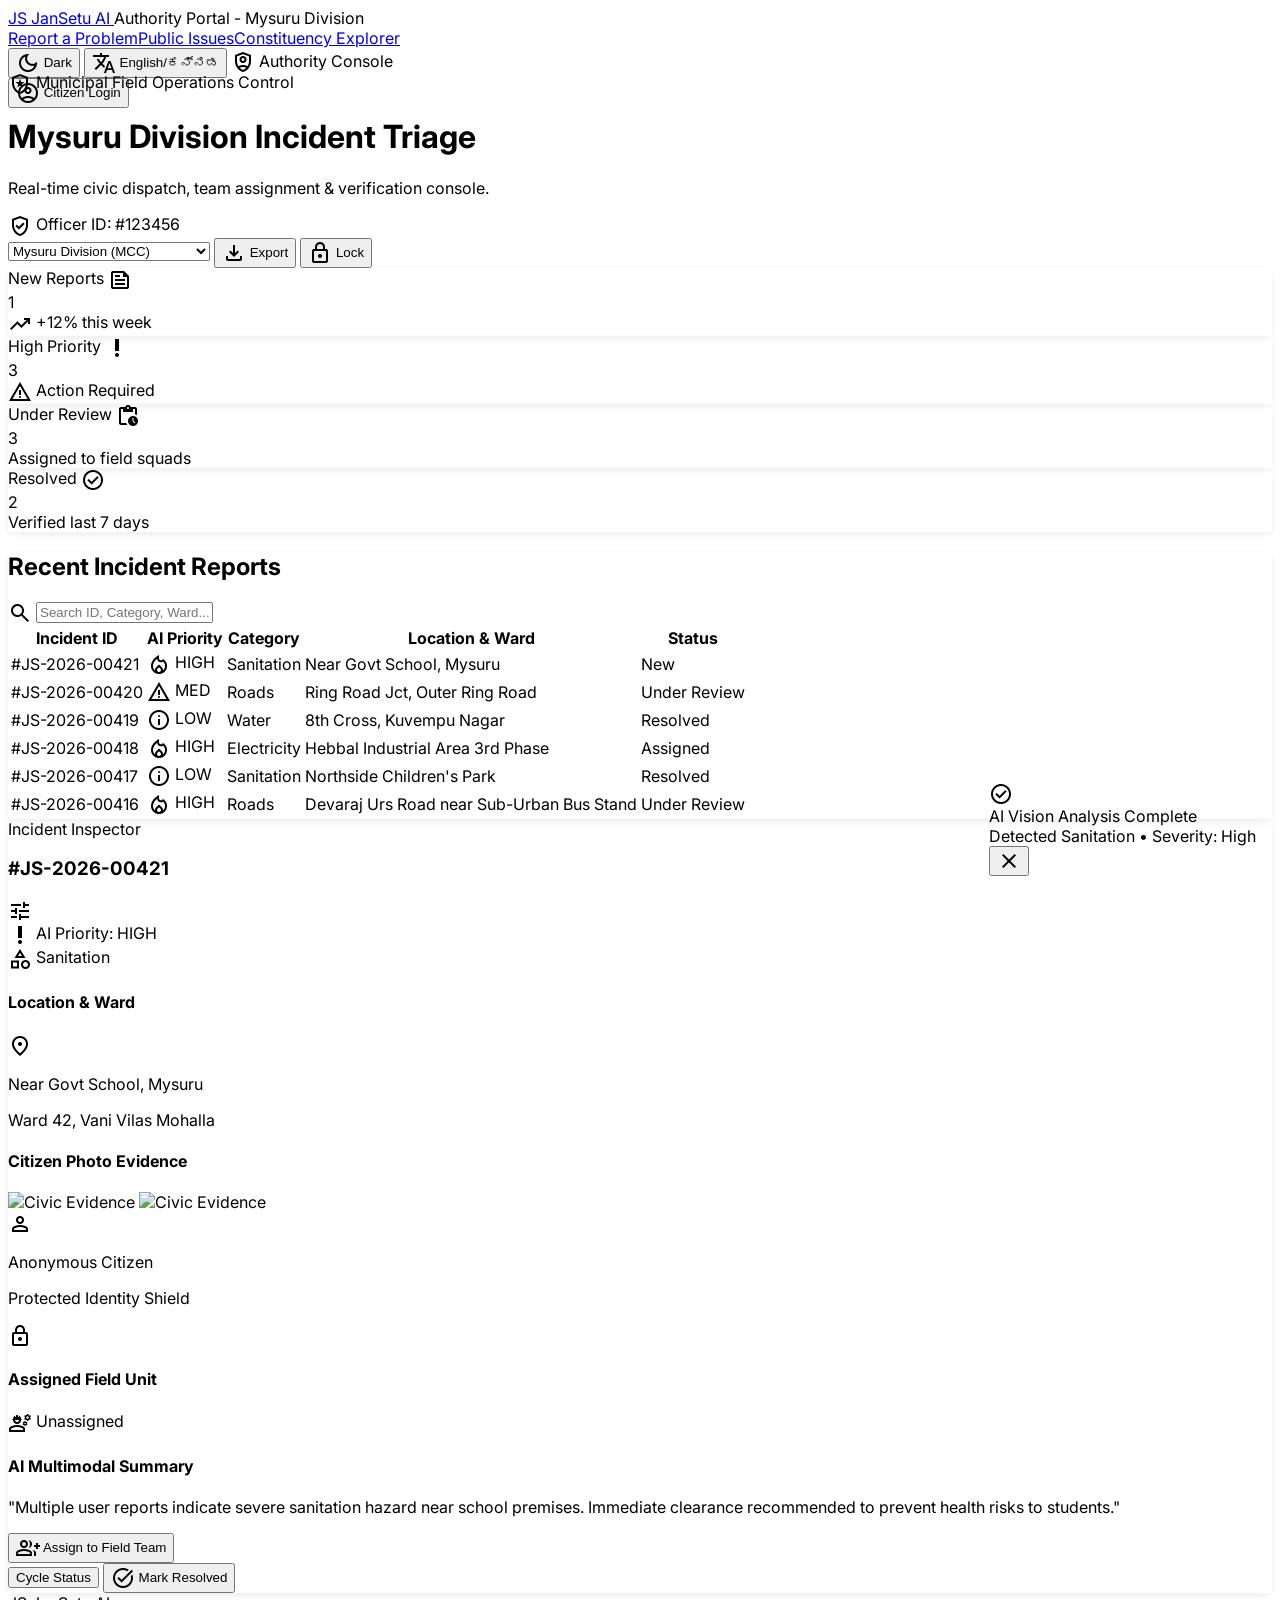
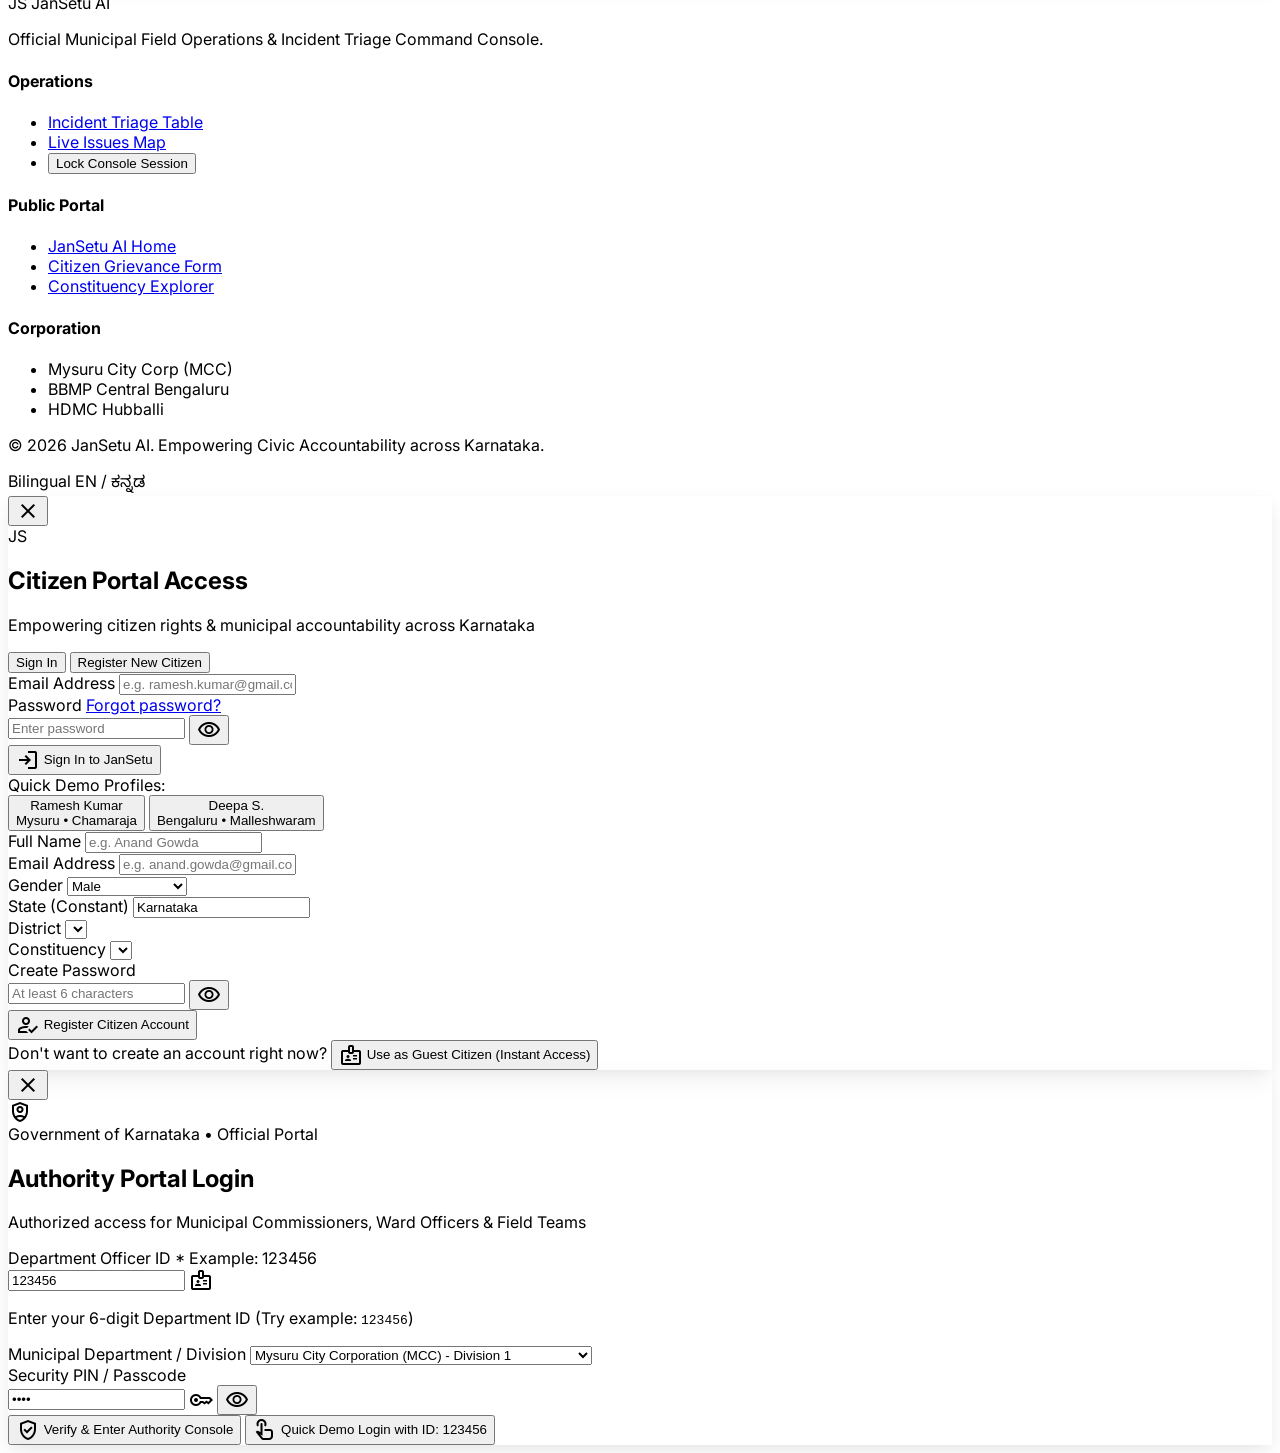
==== authority.html @ 80611554 "JanSetu AI - Production-Ready Hackathon Release" ====
<!DOCTYPE html>
<html class="light" lang="en">
<head>
  <meta charset="utf-8"/>
  <meta content="width=device-width, initial-scale=1.0" name="viewport"/>
  <title>JanSetu Authority Portal - Mysuru Division</title>
  
  <script src="https://cdn.tailwindcss.com?plugins=forms,container-queries"></script>
  <link rel="preconnect" href="https://fonts.googleapis.com">
  <link rel="preconnect" href="https://fonts.googleapis.com">
  <link rel="preconnect" href="https://fonts.gstatic.com" crossorigin>
  <link href="https://fonts.googleapis.com/css2?family=Inter:wght@400;500;600;700;900&family=Geist:wght@400;500;600;700&family=Noto+Sans+Kannada:wght@400;500;600;700;800;900&display=swap" rel="stylesheet"/>
  <link href="https://fonts.googleapis.com/css2?family=Material+Symbols+Outlined:wght,FILL@100..700,0..1&display=swap" rel="stylesheet"/>
  <link rel="stylesheet" href="css/styles.css"/>

  <script id="tailwind-config">
    tailwind.config = {
      darkMode: "class",
      theme: {
        extend: {
          "colors": {
            "on-primary-container": "#90a8ff",
            "surface-container-lowest": "#ffffff",
            "background": "#f8f9fa",
            "on-error-container": "#93000a",
            "on-secondary-container": "#00714d",
            "error-container": "#ffdad6",
            "secondary-fixed": "#6ffbbe",
            "on-error": "#ffffff",
            "on-tertiary-container": "#ef9900",
            "on-tertiary": "#ffffff",
            "on-primary-fixed-variant": "#264191",
            "surface-dim": "#d9dadb",
            "on-primary": "#ffffff",
            "inverse-primary": "#b6c4ff",
            "on-primary-fixed": "#00164e",
            "on-secondary": "#ffffff",
            "surface-container-high": "#e7e8e9",
            "inverse-surface": "#2e3132",
            "secondary": "#006c49",
            "on-secondary-fixed": "#002113",
            "tertiary-container": "#5c3800",
            "surface-variant": "#e1e3e4",
            "primary": "#00236f",
            "on-secondary-fixed-variant": "#005236",
            "tertiary-fixed": "#ffddb8",
            "on-surface-variant": "#444651",
            "error": "#ba1a1a",
            "on-surface": "#191c1d",
            "on-tertiary-fixed-variant": "#653e00",
            "surface-container-low": "#f3f4f5",
            "surface-bright": "#f8f9fa",
            "outline-variant": "#c5c5d3",
            "tertiary-fixed-dim": "#ffb95f",
            "surface-container-highest": "#e1e3e4",
            "primary-fixed": "#dce1ff",
            "outline": "#757682",
            "surface-tint": "#4059aa",
            "secondary-fixed-dim": "#4edea3",
            "primary-container": "#1e3a8a",
            "primary-fixed-dim": "#b6c4ff",
            "on-background": "#191c1d",
            "inverse-on-surface": "#f0f1f2",
            "secondary-container": "#6cf8bb",
            "tertiary": "#3e2400",
            "surface-container": "#edeeef",
            "on-tertiary-fixed": "#2a1700",
            "surface": "#f8f9fa"
          }
        }
      }
    };
  </script>
</head>
<body class="font-body-md text-on-surface bg-background flex flex-col min-h-screen">
  <!-- TopNavBar -->
  <header class="bg-surface border-b border-outline-variant shadow-sm sticky top-0 z-40">
    <div class="flex justify-between items-center w-full px-4 sm:px-6 lg:px-8 max-w-max-width mx-auto h-16">
      <div class="flex items-center gap-3 shrink-0">
        <a href="index.html" class="font-display-lg text-[22px] font-black text-primary flex items-center gap-2 whitespace-nowrap shrink-0">
          <span class="w-8 h-8 rounded-lg bg-primary text-white flex items-center justify-center font-bold text-sm shadow-sm">JS</span>
          <span data-i18n="brand" class="whitespace-nowrap">JanSetu AI</span>
        </a>
        <span class="hidden xl:inline font-label-md text-xs text-on-surface-variant px-2.5 py-1 bg-surface-variant rounded-lg font-semibold whitespace-nowrap shrink-0">
          Authority Portal - Mysuru Division
        </span>
      </div>
      <nav class="hidden lg:flex items-center gap-4 xl:gap-6 h-full whitespace-nowrap flex-nowrap shrink-0">
        <a class="text-on-surface-variant font-label-md text-xs xl:text-sm hover:text-primary transition-colors flex items-center h-full px-1.5 whitespace-nowrap shrink-0" href="report.html" data-i18n="btnReport">Report a Problem</a>
        <a class="text-on-surface-variant font-label-md text-xs xl:text-sm hover:text-primary transition-colors flex items-center h-full px-1.5 whitespace-nowrap shrink-0" href="dashboard.html" data-i18n="btnExplore">Public Issues</a>
        <a class="text-on-surface-variant font-label-md text-xs xl:text-sm hover:text-primary transition-colors flex items-center h-full px-1.5 whitespace-nowrap shrink-0" href="dashboard.html#constituency-section" data-i18n="btnConstituency">Constituency Explorer</a>
      </nav>
      <div class="flex items-center gap-1.5 sm:gap-2 lg:gap-2.5 shrink-0 flex-nowrap">
        <!-- Dark Mode Toggle Button -->
        <button onclick="toggleDarkMode()" class="theme-toggle-btn h-9 px-3 rounded-full border border-outline-variant bg-surface hover:bg-surface-container-high text-xs font-semibold text-on-surface flex items-center gap-1.5 transition-colors shadow-xs shrink-0 whitespace-nowrap" title="Toggle Dark/Light Mode">
          <span class="theme-toggle-icon material-symbols-outlined text-[16px] text-amber-500">dark_mode</span>
          <span class="theme-toggle-text hidden sm:inline whitespace-nowrap">Dark</span>
        </button>

        <!-- Language Switcher -->
        <button id="lang-toggle-btn" onclick="toggleLanguage()" title="Toggle English/Kannada" class="h-9 px-3 rounded-full border border-outline-variant bg-surface hover:bg-surface-container-high text-xs font-semibold text-on-surface flex items-center gap-1.5 transition-colors shadow-xs shrink-0 whitespace-nowrap">
          <span class="material-symbols-outlined text-[16px] text-primary">translate</span>
          <span class="whitespace-nowrap">English/ಕನ್ನಡ</span>
        </button>

        <span class="h-9 px-3.5 rounded-full bg-primary/10 text-primary border border-primary/30 font-bold text-xs flex items-center justify-center gap-1.5 shadow-xs shrink-0 whitespace-nowrap">
          <span class="material-symbols-outlined text-[16px]">shield_person</span>
          <span data-i18n="btnAuthority" class="whitespace-nowrap">Authority Console</span>
        </span>

        <!-- Citizen Login / Profile Button (Next to Authority Portal) -->
        <div class="auth-user-slot shrink-0 flex items-center"></div>
      </div>
    </div>
  </header>

  <!-- Authority Main Portal -->
  <main class="flex-grow w-full px-margin-mobile md:px-margin-desktop max-w-max-width mx-auto py-8 flex flex-col gap-xl">
    <div class="flex flex-col md:flex-row justify-between items-start md:items-end gap-md border-b border-outline-variant pb-6">
      <div>
        <div class="inline-flex items-center gap-2 px-3 py-1 rounded-full bg-primary/10 text-primary font-bold text-xs mb-2">
          <span class="material-symbols-outlined text-[16px]">local_police</span> Municipal Field Operations Control
        </div>
        <h1 class="font-headline-lg text-3xl font-black text-on-surface">Mysuru Division Incident Triage</h1>
        <p class="font-body-md text-sm text-on-surface-variant mt-xs">Real-time civic dispatch, team assignment & verification console.</p>
      </div>
      <div class="flex items-center gap-sm flex-wrap">
        <div class="flex items-center gap-1.5 px-3 py-2 bg-primary/10 rounded-xl border border-primary/30 text-primary text-xs font-bold font-mono">
          <span class="material-symbols-outlined text-[16px]">verified_user</span>
          <span>Officer ID: #123456</span>
        </div>
        <select onchange="showToast('Division Changed', `Switched view to ${this.value}`, 'info')" class="h-10 px-3 bg-surface border border-outline-variant rounded-xl text-xs font-bold text-on-surface focus:ring-2 focus:ring-primary outline-none">
          <option>Mysuru Division (MCC)</option>
          <option>BBMP Central Bengaluru</option>
          <option>Hubballi-Dharwad Corporation</option>
          <option>Mangaluru City Division</option>
        </select>
        <button onclick="showToast('Exporting Triage Log', 'Generating official CSV summary report...', 'info')" class="bg-surface border border-outline text-primary font-label-md text-label-md py-2 px-3.5 rounded-xl flex items-center gap-1.5 hover:bg-surface-variant transition-colors shadow-xs font-semibold text-xs">
          <span class="material-symbols-outlined text-[16px]">download</span> Export
        </button>
        <button onclick="logoutAuthority()" class="bg-surface border border-error/40 text-error hover:bg-error/10 py-2 px-3 rounded-xl flex items-center gap-1 text-xs font-bold transition-colors" title="Lock Authority Console">
          <span class="material-symbols-outlined text-[16px]">lock</span> Lock
        </button>
      </div>
    </div>

    <!-- Summary Tiles -->
    <div class="grid grid-cols-2 md:grid-cols-4 gap-md md:gap-lg">
      <div class="bg-surface border border-outline-variant rounded-2xl p-lg flex flex-col gap-sm level-2-shadow">
        <div class="flex justify-between items-center text-on-surface-variant">
          <span class="font-label-md text-label-md font-semibold">New Reports</span>
          <span class="material-symbols-outlined text-primary">feed</span>
        </div>
        <div id="auth-new-count" class="font-display-lg text-3xl font-black text-on-surface">128</div>
        <div class="font-label-sm text-label-sm text-on-surface-variant flex items-center gap-1 font-semibold">
          <span class="material-symbols-outlined text-[14px] text-secondary">trending_up</span> +12% this week
        </div>
      </div>

      <div class="bg-surface border border-outline-variant rounded-2xl p-lg flex flex-col gap-sm level-2-shadow relative overflow-hidden">
        <div class="absolute top-0 right-0 w-24 h-24 bg-error opacity-5 rounded-bl-full"></div>
        <div class="flex justify-between items-center text-on-surface-variant relative z-10">
          <span class="font-label-md text-label-md font-semibold">High Priority</span>
          <span class="material-symbols-outlined text-error">priority_high</span>
        </div>
        <div id="auth-high-count" class="font-display-lg text-3xl text-error font-black relative z-10">24</div>
        <div class="font-label-sm text-label-sm text-error flex items-center gap-1 relative z-10 font-bold">
          <span class="material-symbols-outlined text-[14px]">warning</span> Action Required
        </div>
      </div>

      <div class="bg-surface border border-outline-variant rounded-2xl p-lg flex flex-col gap-sm level-2-shadow">
        <div class="flex justify-between items-center text-on-surface-variant">
          <span class="font-label-md text-label-md font-semibold">Under Review</span>
          <span class="material-symbols-outlined text-tertiary">pending_actions</span>
        </div>
        <div id="auth-review-count" class="font-display-lg text-3xl font-black text-on-surface">62</div>
        <div class="font-label-sm text-label-sm text-on-surface-variant flex items-center gap-1">
          Assigned to field squads
        </div>
      </div>

      <div class="bg-surface border border-outline-variant rounded-2xl p-lg flex flex-col gap-sm level-2-shadow">
        <div class="flex justify-between items-center text-on-surface-variant">
          <span class="font-label-md text-label-md font-semibold">Resolved</span>
          <span class="material-symbols-outlined text-secondary">check_circle</span>
        </div>
        <div id="auth-resolved-count" class="font-display-lg text-3xl font-black text-on-surface">42</div>
        <div class="font-label-sm text-label-sm text-secondary flex items-center gap-1 font-bold">
          Verified last 7 days
        </div>
      </div>
    </div>

    <!-- Table & Detail Split -->
    <div class="grid grid-cols-1 lg:grid-cols-3 gap-xl">
      <!-- Reports Table -->
      <div class="lg:col-span-2 flex flex-col gap-lg">
        <div class="bg-surface border border-outline-variant rounded-2xl level-2-shadow overflow-hidden flex flex-col">
          <div class="p-md border-b border-outline-variant bg-surface-container-low flex flex-col sm:flex-row justify-between items-center gap-3">
            <h2 class="font-headline-md text-headline-md text-on-surface font-bold text-[18px]">Recent Incident Reports</h2>
            <div class="relative w-full sm:w-64">
              <span class="material-symbols-outlined absolute left-3 top-1/2 -translate-y-1/2 text-on-surface-variant text-[20px]">search</span>
              <input oninput="renderAuthorityTable(this.value)" class="w-full pl-10 pr-4 py-2 bg-surface border border-outline-variant rounded-xl font-body-md text-xs focus:border-primary focus:ring-1 focus:ring-primary outline-none transition-shadow" placeholder="Search ID, Category, Ward..." type="text"/>
            </div>
          </div>

          <div class="overflow-x-auto">
            <table class="w-full text-left border-collapse">
              <thead>
                <tr class="border-b border-outline-variant bg-surface text-on-surface-variant font-label-sm text-label-sm">
                  <th class="p-md font-bold">Incident ID</th>
                  <th class="p-md font-bold">AI Priority</th>
                  <th class="p-md font-bold">Category</th>
                  <th class="p-md font-bold">Location & Ward</th>
                  <th class="p-md font-bold">Status</th>
                </tr>
              </thead>
              <tbody id="authority-table-body" class="font-body-md text-sm divide-y divide-outline-variant"></tbody>
            </table>
          </div>
        </div>
      </div>

      <!-- Detail Drawer -->
      <div class="lg:col-span-1">
        <div class="bg-surface border border-outline-variant rounded-2xl level-2-shadow flex flex-col sticky top-24 overflow-hidden">
          <div class="p-lg border-b border-outline-variant bg-surface-container-low flex justify-between items-center">
            <div>
              <span class="font-label-sm text-label-sm text-on-surface-variant uppercase tracking-wider font-bold">Incident Inspector</span>
              <h3 id="auth-detail-id" class="font-headline-md text-headline-md text-on-surface font-black">#JS-2026-00421</h3>
            </div>
            <span class="material-symbols-outlined text-on-surface-variant cursor-pointer hover:text-on-surface">tune</span>
          </div>

          <div class="p-lg flex flex-col gap-lg overflow-y-auto max-h-[550px]">
            <div class="flex items-center justify-between">
              <div id="auth-detail-prio"></div>
              <span id="auth-detail-cat" class="font-label-md text-label-md text-on-surface-variant font-bold flex items-center gap-1"></span>
            </div>

            <div>
              <h4 class="font-label-md text-label-md text-on-surface-variant mb-1 font-semibold">Location & Ward</h4>
              <div class="flex items-start gap-2 text-on-surface">
                <span class="material-symbols-outlined text-primary mt-0.5">location_on</span>
                <div>
                  <p id="auth-detail-loc" class="font-semibold text-sm"></p>
                  <p id="auth-detail-ward" class="text-on-surface-variant text-xs mt-0.5"></p>
                </div>
              </div>
            </div>

            <div>
              <h4 class="font-label-md text-label-md text-on-surface-variant mb-1 font-semibold">Citizen Photo Evidence</h4>
              <div id="auth-detail-images" class="grid grid-cols-2 gap-2"></div>
            </div>

            <div id="auth-detail-reporter" class="bg-surface-container-low p-md rounded-xl border border-outline-variant flex items-center justify-between"></div>

            <div>
              <h4 class="font-label-md text-label-md text-on-surface-variant mb-1 font-semibold">Assigned Field Unit</h4>
              <div class="p-3 bg-surface-container-low rounded-xl border border-outline-variant flex items-center gap-2">
                <span class="material-symbols-outlined text-primary text-[20px]">engineering</span>
                <span id="auth-detail-assigned" class="text-xs font-bold text-on-surface">MCC Health & Sanitation Squad 3</span>
              </div>
            </div>

            <div>
              <h4 class="font-label-md text-label-md text-on-surface-variant mb-1 font-semibold">AI Multimodal Summary</h4>
              <p id="auth-detail-summary" class="text-xs text-on-surface bg-surface-container-low p-md rounded-xl italic leading-relaxed border border-outline-variant"></p>
            </div>
          </div>

          <div class="p-lg border-t border-outline-variant bg-surface-container-low mt-auto flex flex-col gap-sm">
            <button onclick="assignSelectedReportToTeam()" class="w-full bg-primary text-on-primary font-label-md text-label-md py-3 rounded-xl hover:opacity-95 transition-opacity shadow-sm font-bold flex items-center justify-center gap-2">
              <span class="material-symbols-outlined text-[18px]">group_add</span> Assign to Field Team
            </button>
            <div class="flex gap-sm">
              <button onclick="updateSelectedReportStatus()" class="flex-1 bg-surface border border-primary text-primary font-label-md text-label-md py-2.5 rounded-xl hover:bg-surface-container-high transition-colors font-semibold">
                Cycle Status
              </button>
              <button onclick="markSelectedReportResolved()" class="flex-1 bg-secondary text-white font-label-md text-label-md py-2.5 rounded-xl hover:opacity-95 transition-opacity font-bold flex items-center justify-center gap-1 shadow-sm">
                <span class="material-symbols-outlined text-[16px]">task_alt</span> Mark Resolved
              </button>
            </div>
          </div>
        </div>
      </div>
    </div>
  </main>

  <!-- Footer -->
  <footer class="bg-surface-container-high dark:bg-surface-container-highest border-t border-outline-variant mt-auto">
    <div class="max-w-max-width mx-auto px-4 sm:px-6 lg:px-8 py-10">
      <div class="grid grid-cols-1 md:grid-cols-4 gap-8 mb-8">
        <div class="space-y-2 md:col-span-1">
          <div class="flex items-center gap-2">
            <span class="w-7 h-7 rounded-lg bg-primary text-white flex items-center justify-center font-bold text-xs shadow-sm">JS</span>
            <span class="font-display-lg text-lg font-black text-on-surface">JanSetu AI</span>
          </div>
          <p class="text-xs text-on-surface-variant leading-relaxed">Official Municipal Field Operations & Incident Triage Command Console.</p>
        </div>
        <div class="space-y-2">
          <h4 class="font-bold text-xs uppercase tracking-wider text-on-surface">Operations</h4>
          <ul class="space-y-1.5 text-xs text-on-surface-variant font-medium">
            <li><a href="authority.html" class="hover:text-primary font-semibold text-primary">Incident Triage Table</a></li>
            <li><a href="dashboard.html" class="hover:text-primary">Live Issues Map</a></li>
            <li><button onclick="logoutAuthority()" class="text-error hover:underline flex items-center gap-1">Lock Console Session</button></li>
          </ul>
        </div>
        <div class="space-y-2">
          <h4 class="font-bold text-xs uppercase tracking-wider text-on-surface">Public Portal</h4>
          <ul class="space-y-1.5 text-xs text-on-surface-variant font-medium">
            <li><a href="index.html" class="hover:text-primary">JanSetu AI Home</a></li>
            <li><a href="report.html" class="hover:text-primary">Citizen Grievance Form</a></li>
            <li><a href="dashboard.html" class="hover:text-primary">Constituency Explorer</a></li>
          </ul>
        </div>
        <div class="space-y-2">
          <h4 class="font-bold text-xs uppercase tracking-wider text-on-surface">Corporation</h4>
          <ul class="space-y-1.5 text-xs text-on-surface-variant font-medium">
            <li><span class="text-on-surface font-semibold">Mysuru City Corp (MCC)</span></li>
            <li><span class="text-on-surface-variant/70">BBMP Central Bengaluru</span></li>
            <li><span class="text-on-surface-variant/70">HDMC Hubballi</span></li>
          </ul>
        </div>
      </div>
      <div class="pt-4 border-t border-outline-variant flex justify-between items-center text-xs text-on-surface-variant">
        <p>© 2026 JanSetu AI. Empowering Civic Accountability across Karnataka.</p>
        <span class="font-bold text-primary">Bilingual EN / ಕನ್ನಡ</span>
      </div>
    </div>
  </footer>

  <script src="js/data.js"></script>
  <script src="js/app.js"></script>
  <script>
    document.addEventListener('DOMContentLoaded', () => {
      renderAuthorityPortal();
    });
  </script>
</body>
</html>
---- css/styles.css ----
/* JanSetu AI - Custom Styles & Animations */

/* Typography & Base Accessibility */
body {
  font-family: 'Inter', 'Noto Sans Kannada', system-ui, -apple-system, sans-serif;
  overflow-x: hidden;
}

.font-kannada,
[lang="kn"],
html[lang="kn"] * {
  font-family: 'Noto Sans Kannada', 'Inter', system-ui, sans-serif;
}

/* Accessibility Focus Rings */
:focus-visible {
  outline: 2px solid #00236f !important;
  outline-offset: 2px !important;
}

html.dark :focus-visible {
  outline: 2px solid #60a5fa !important;
  outline-offset: 2px !important;
}

/* Micro-interaction Button & Card Elevations */
.interactive-card {
  transition: transform 0.25s cubic-bezier(0.4, 0, 0.2, 1), box-shadow 0.25s cubic-bezier(0.4, 0, 0.2, 1), border-color 0.2s ease;
}

.interactive-card:hover {
  transform: translateY(-2px);
  box-shadow: 0 12px 24px -6px rgba(0, 0, 0, 0.08), 0 4px 8px -2px rgba(0, 0, 0, 0.04);
}

html.dark .interactive-card:hover {
  box-shadow: 0 12px 24px -6px rgba(0, 0, 0, 0.4), 0 4px 8px -2px rgba(0, 0, 0, 0.2);
}


@keyframes scan-laser {
  0% {
    top: 0%;
    opacity: 0.8;
  }
  50% {
    top: 96%;
    opacity: 1;
  }
  100% {
    top: 0%;
    opacity: 0.8;
  }
}

@keyframes pulse-radar {
  0% {
    transform: scale(0.95);
    box-shadow: 0 0 0 0 rgba(220, 38, 38, 0.7);
  }
  70% {
    transform: scale(1);
    box-shadow: 0 0 0 12px rgba(220, 38, 38, 0);
  }
  100% {
    transform: scale(0.95);
    box-shadow: 0 0 0 0 rgba(220, 38, 38, 0);
  }
}

@keyframes wave-bar {
  0%, 100% {
    height: 4px;
  }
  50% {
    height: 28px;
  }
}

.scan-laser-line {
  position: absolute;
  left: 0;
  right: 0;
  height: 3px;
  background: linear-gradient(90deg, transparent, #2563eb, #60a5fa, #2563eb, transparent);
  box-shadow: 0 0 12px 2px rgba(37, 99, 235, 0.85);
  animation: scan-laser 2.2s ease-in-out infinite;
  z-index: 20;
}

.radar-marker-high {
  animation: pulse-radar 2s infinite;
}

.glass-panel {
  background: rgba(255, 255, 255, 0.85);
  backdrop-filter: blur(12px);
  -webkit-backdrop-filter: blur(12px);
  border: 1px solid rgba(255, 255, 255, 0.4);
}

.dark .glass-panel {
  background: rgba(26, 30, 36, 0.85);
  backdrop-filter: blur(12px);
  -webkit-backdrop-filter: blur(12px);
  border: 1px solid rgba(255, 255, 255, 0.08);
}

.level-2-shadow {
  box-shadow: 0 4px 12px -2px rgba(0, 0, 0, 0.06), 0 2px 6px -1px rgba(0, 0, 0, 0.04);
}

.level-3-shadow {
  box-shadow: 0 10px 25px -3px rgba(0, 0, 0, 0.08), 0 4px 10px -2px rgba(0, 0, 0, 0.04);
}

/* Material Symbols font settings */
.material-symbols-outlined {
  font-variation-settings: 'FILL' 0, 'wght' 400, 'GRAD' 0, 'opsz' 24;
  vertical-align: middle;
  line-height: 1;
}

.material-symbols-outlined.fill-1,
.icon-fill-1 {
  font-variation-settings: 'FILL' 1, 'wght' 400, 'GRAD' 0, 'opsz' 24;
}

/* Custom Scrollbars */
::-webkit-scrollbar {
  width: 6px;
  height: 6px;
}
::-webkit-scrollbar-track {
  background: rgba(0, 0, 0, 0.03);
}
::-webkit-scrollbar-thumb {
  background: rgba(0, 0, 0, 0.15);
  border-radius: 4px;
}
::-webkit-scrollbar-thumb:hover {
  background: rgba(0, 0, 0, 0.25);
}

/* Stepper connectors */
.stepper-line {
  position: absolute;
  top: 50%;
  left: 0;
  width: 100%;
  height: 2px;
  background-color: #e5e7eb;
  z-index: 0;
  transform: translateY(-50%);
}

.stepper-progress {
  position: absolute;
  top: 50%;
  left: 0;
  height: 2px;
  background-color: #00236f;
  z-index: 0;
  transform: translateY(-50%);
  transition: width 0.4s cubic-bezier(0.4, 0, 0.2, 1);
}

/* Audio visualizer bars */
.audio-bar {
  width: 3px;
  background-color: #006c49;
  border-radius: 2px;
  animation: wave-bar 1s ease-in-out infinite;
}

.audio-bar:nth-child(2) { animation-delay: 0.1s; }
.audio-bar:nth-child(3) { animation-delay: 0.2s; }
.audio-bar:nth-child(4) { animation-delay: 0.3s; }
.audio-bar:nth-child(5) { animation-delay: 0.4s; }
.audio-bar:nth-child(6) { animation-delay: 0.25s; }
.audio-bar:nth-child(7) { animation-delay: 0.15s; }
.audio-bar:nth-child(8) { animation-delay: 0.35s; }

/* Custom Leaflet Map styling */
.leaflet-popup-content-wrapper {
  padding: 0 !important;
  border-radius: 12px !important;
  overflow: hidden !important;
  box-shadow: 0 10px 25px -3px rgba(0, 0, 0, 0.15) !important;
}

.leaflet-popup-content {
  margin: 0 !important;
  line-height: normal !important;
}

.leaflet-container {
  font-family: 'Inter', sans-serif !important;
}

/* Dark Mode Comprehensive Styling */
html.dark {
  color-scheme: dark;
}

html.dark body {
  background-color: #0f141c !important;
  color: #f1f5f9 !important;
}

html.dark .bg-surface {
  background-color: #171d27 !important;
}

html.dark .bg-surface-container-low {
  background-color: #131922 !important;
}

html.dark .bg-surface-container-high {
  background-color: #1f2735 !important;
}

html.dark .bg-surface-container-lowest {
  background-color: #1a2230 !important;
}

html.dark .bg-background {
  background-color: #0f141c !important;
}

html.dark .border-outline-variant {
  border-color: rgba(255, 255, 255, 0.12) !important;
}

html.dark .text-on-surface {
  color: #f8fafc !important;
}

html.dark .text-on-surface-variant {
  color: #94a3b8 !important;
}

html.dark input, 
html.dark textarea, 
html.dark select {
  background-color: #171d27 !important;
  color: #f8fafc !important;
  border-color: rgba(255, 255, 255, 0.15) !important;
}

html.dark input::placeholder, 
html.dark textarea::placeholder {
  color: #64748b !important;
}

html.dark .stepper-line {
  background-color: #334155 !important;
}

html.dark .leaflet-popup-content-wrapper {
  background: #171d27 !important;
  color: #f8fafc !important;
}

/* Toast Container */
#toast-container {
  position: fixed;
  bottom: 24px;
  right: 24px;
  z-index: 9999;
  display: flex;
  flex-direction: column;
  gap: 10px;
  pointer-events: none;
}

.toast {
  pointer-events: auto;
  transform: translateY(20px);
  opacity: 0;
  transition: all 0.3s cubic-bezier(0.4, 0, 0.2, 1);
}

.toast.show {
  transform: translateY(0);
  opacity: 1;
}

/* ==========================================
   Header & Navbar Single-Line Layout Stability
   ========================================== */
header {
  height: 64px !important;
  max-height: 64px !important;
  box-sizing: border-box !important;
  flex-shrink: 0 !important;
}

header * {
  box-sizing: border-box;
}

header nav,
header .nav-link,
header button,
header a,
header span,
.auth-user-slot,
.theme-toggle-btn {
  white-space: nowrap !important;
  flex-shrink: 0;
}

header .nav-link {
  display: inline-flex !important;
  align-items: center !important;
  justify-content: center !important;
  line-height: 1 !important;
  height: 100% !important;
  white-space: nowrap !important;
}

header nav {
  display: flex;
  align-items: center;
  flex-wrap: nowrap !important;
}

/* ==========================================
   Human Rights Continuous Marquee / Ticker
   ========================================== */
@keyframes marquee-slide {
  0% {
    transform: translateX(0);
  }
  100% {
    transform: translateX(-50%);
  }
}

.marquee-wrapper {
  overflow: hidden;
  position: relative;
  width: 100%;
}

.marquee-track {
  display: inline-flex;
  width: max-content;
  align-items: center;
  white-space: nowrap;
  flex-wrap: nowrap;
  will-change: transform;
  animation: marquee-slide 38s linear infinite;
}

.marquee-wrapper:hover .marquee-track,
.marquee-track:hover {
  animation-play-state: paused;
}

.mask-fade-edges {
  mask-image: linear-gradient(to right, transparent, black 3%, black 97%, transparent);
  -webkit-mask-image: linear-gradient(to right, transparent, black 3%, black 97%, transparent);
}

.human-right-item {
  display: inline-flex;
  align-items: center;
  gap: 1.25rem;
  white-space: nowrap;
  flex-shrink: 0;
}

.human-right-pill {
  display: inline-flex;
  align-items: center;
  gap: 0.375rem;
  white-space: nowrap;
  flex-shrink: 0;
  font-size: 0.8125rem;
  letter-spacing: 0.02em;
  padding: 0.25rem 0.5rem;
  border-radius: 9999px;
  background-color: rgba(37, 99, 235, 0.05);
  border: 1px solid rgba(37, 99, 235, 0.15);
  transition: all 0.2s ease;
}

.human-right-pill:hover {
  background-color: rgba(37, 99, 235, 0.12);
  border-color: rgba(37, 99, 235, 0.35);
  transform: translateY(-1px);
}

html.dark .human-right-pill {
  background-color: rgba(96, 165, 250, 0.08);
  border-color: rgba(96, 165, 250, 0.2);
}

html.dark .human-right-pill:hover {
  background-color: rgba(96, 165, 250, 0.18);
  border-color: rgba(96, 165, 250, 0.4);
}

@media (prefers-reduced-motion: reduce) {
  .marquee-track {
    animation: marquee-slide 100s linear infinite;
  }
}
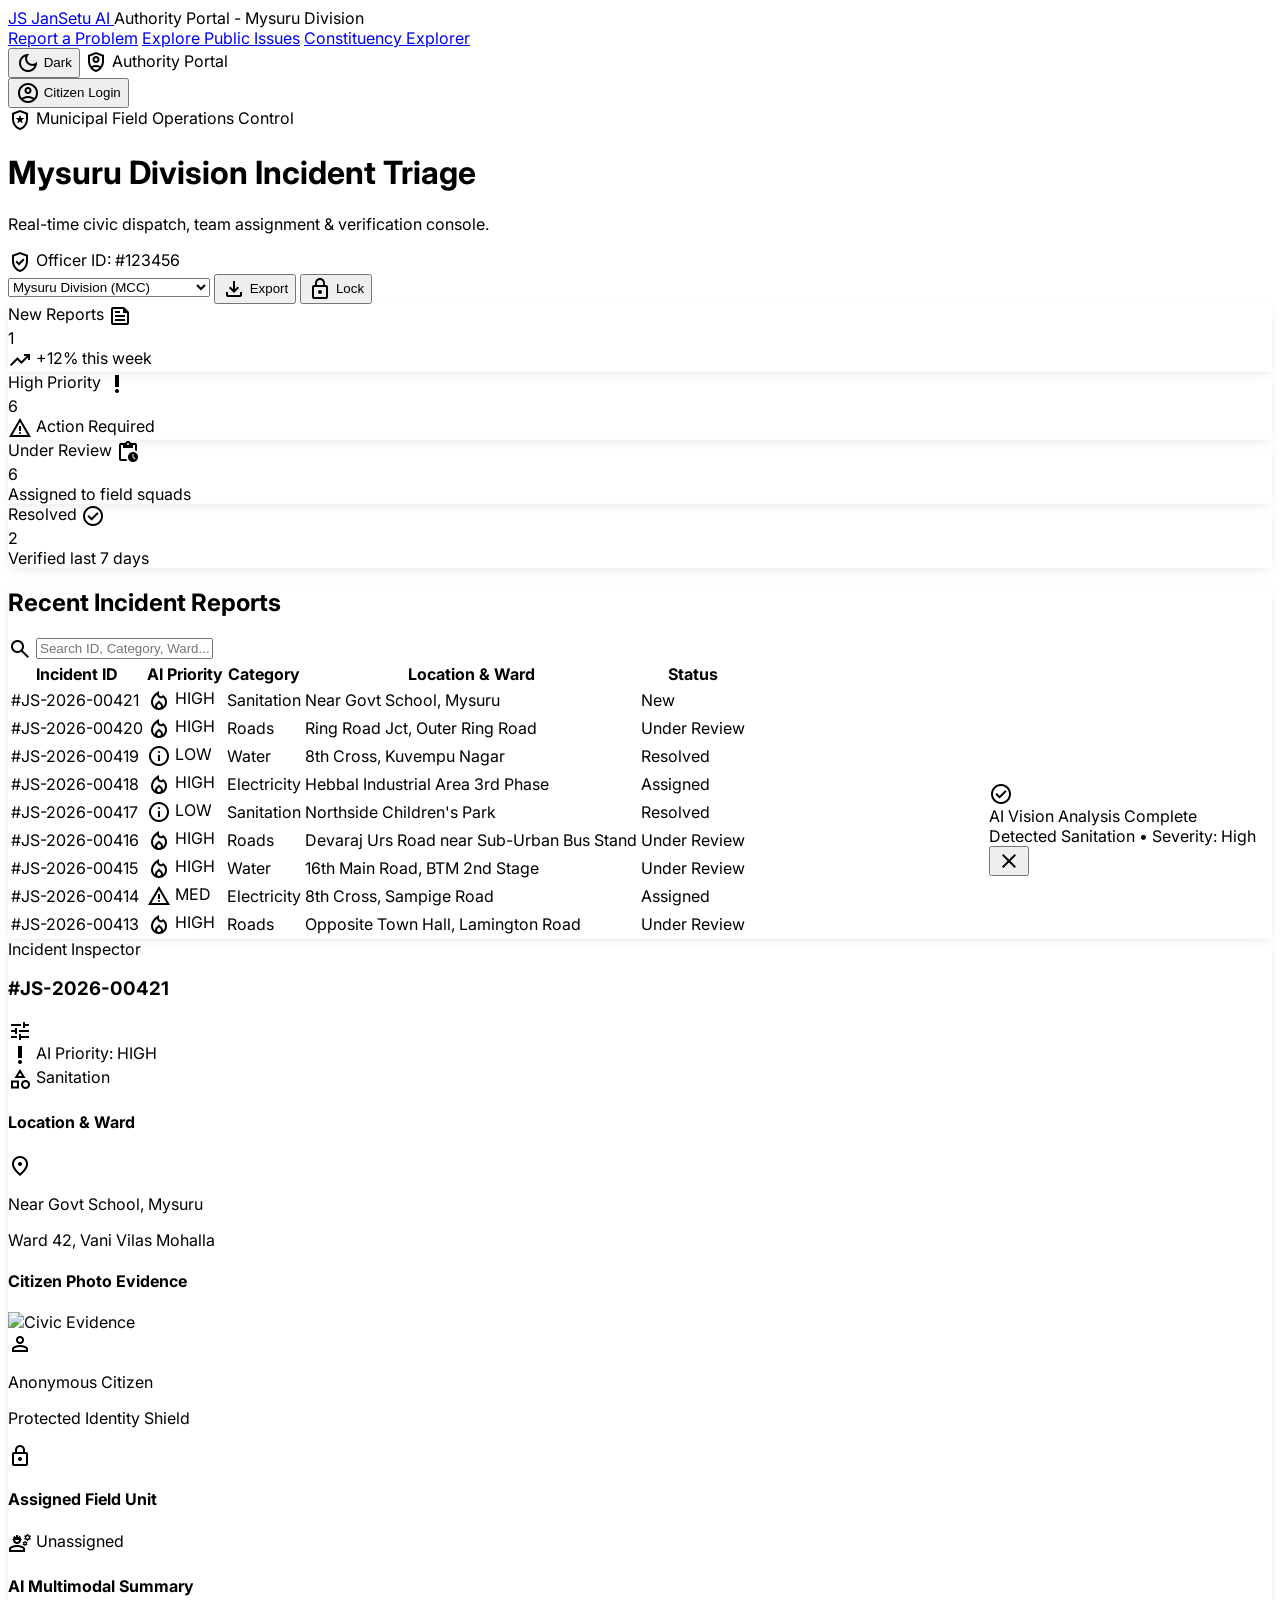
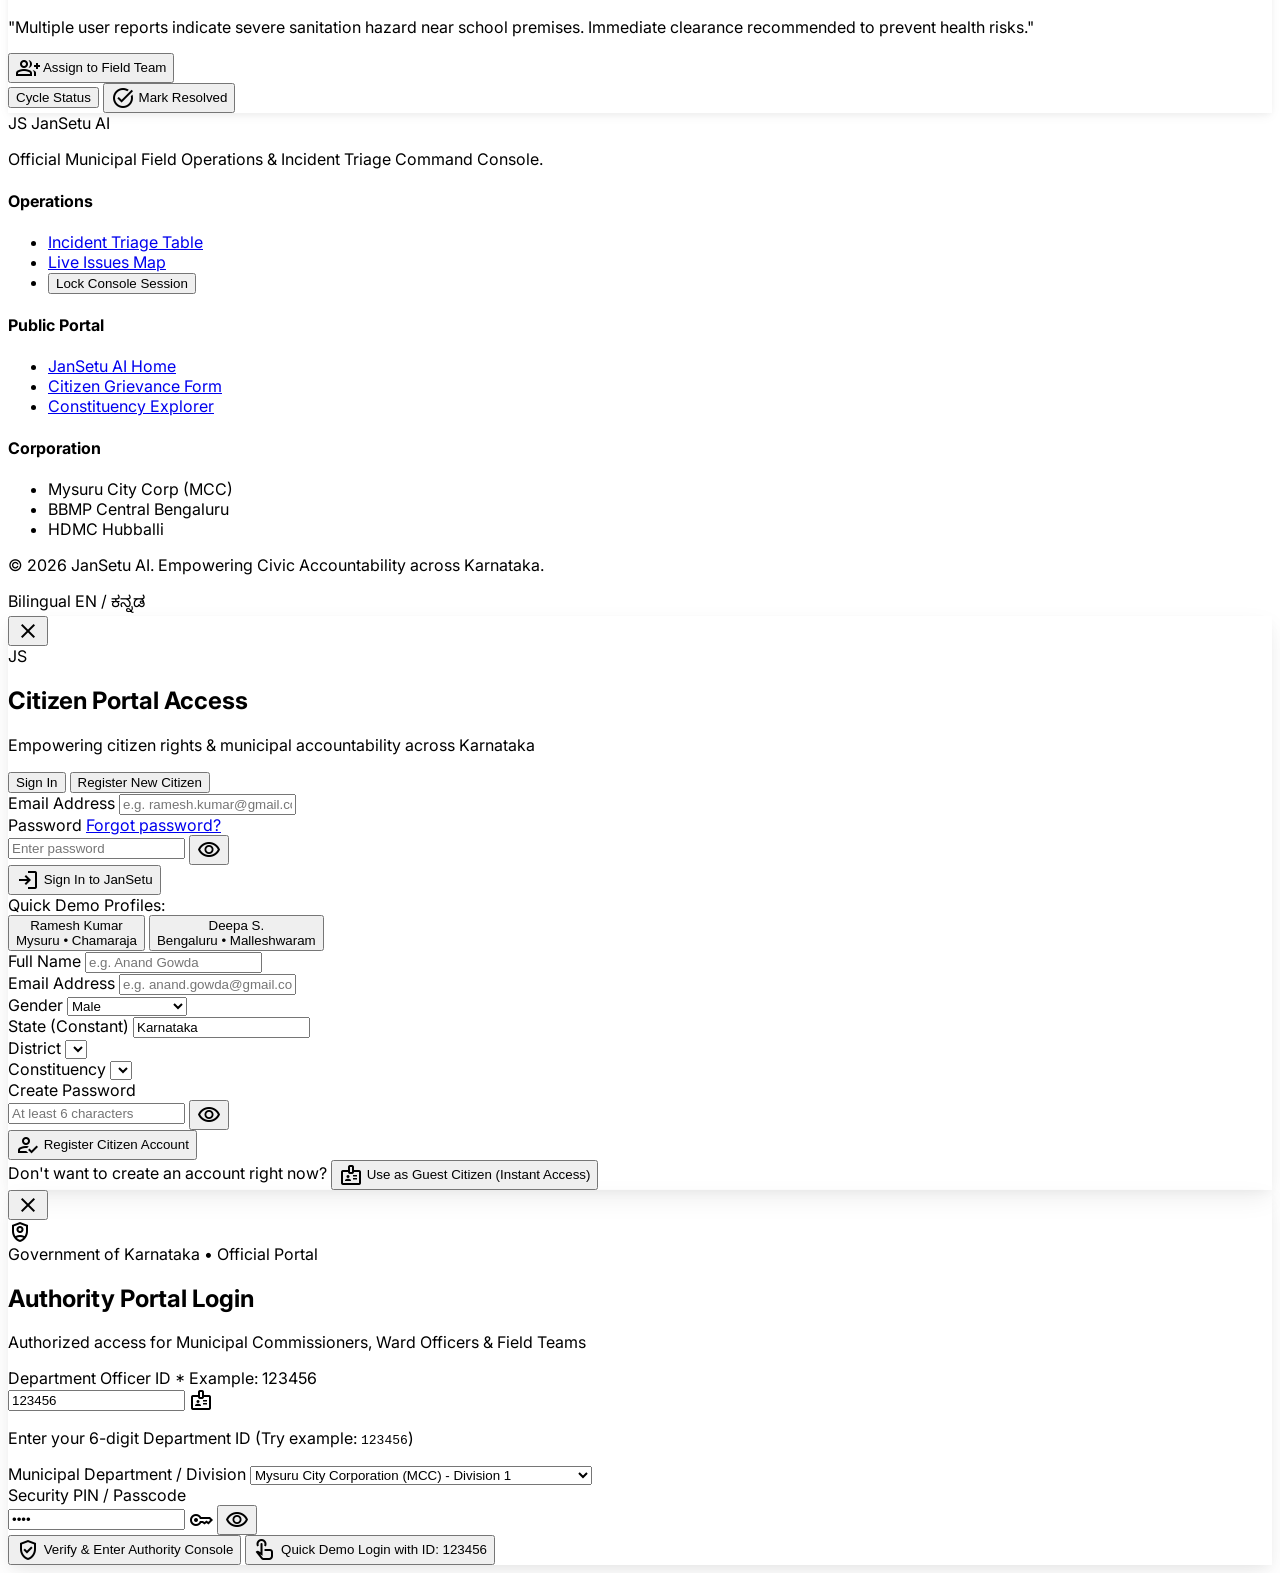
==== commit 48289298: "todays work" ====
--- a/authority.html
+++ b/authority.html
@@ -97,12 +97,6 @@
           <span class="theme-toggle-text hidden sm:inline whitespace-nowrap">Dark</span>
         </button>
 
-        <!-- Language Switcher -->
-        <button id="lang-toggle-btn" onclick="toggleLanguage()" title="Toggle English/Kannada" class="h-9 px-3 rounded-full border border-outline-variant bg-surface hover:bg-surface-container-high text-xs font-semibold text-on-surface flex items-center gap-1.5 transition-colors shadow-xs shrink-0 whitespace-nowrap">
-          <span class="material-symbols-outlined text-[16px] text-primary">translate</span>
-          <span class="whitespace-nowrap">English/ಕನ್ನಡ</span>
-        </button>
-
         <span class="h-9 px-3.5 rounded-full bg-primary/10 text-primary border border-primary/30 font-bold text-xs flex items-center justify-center gap-1.5 shadow-xs shrink-0 whitespace-nowrap">
           <span class="material-symbols-outlined text-[16px]">shield_person</span>
           <span data-i18n="btnAuthority" class="whitespace-nowrap">Authority Console</span>
--- a/css/styles.css
+++ b/css/styles.css
@@ -260,6 +260,66 @@
 html.dark .leaflet-popup-content-wrapper {
   background: #171d27 !important;
   color: #f8fafc !important;
+  border: 1px solid rgba(255, 255, 255, 0.15);
+  border-radius: 14px;
+  box-shadow: 0 20px 25px -5px rgba(0, 0, 0, 0.5), 0 8px 10px -6px rgba(0, 0, 0, 0.5);
+}
+
+html.dark .leaflet-popup-tip {
+  background: #171d27 !important;
+  border: 1px solid rgba(255, 255, 255, 0.15);
+}
+
+html.dark .leaflet-container {
+  background: #0f141c !important;
+}
+
+html.dark .leaflet-popup-content h4 {
+  color: #f8fafc !important;
+}
+
+html.dark .leaflet-popup-content p {
+  color: #94a3b8 !important;
+}
+
+/* Glass panel enhancements */
+.glass-panel {
+  background: rgba(255, 255, 255, 0.85);
+  backdrop-filter: blur(12px);
+  -webkit-backdrop-filter: blur(12px);
+}
+
+html.dark .glass-panel {
+  background: rgba(23, 29, 39, 0.85) !important;
+  border-color: rgba(255, 255, 255, 0.12) !important;
+}
+
+/* Micro-interaction Card Elevate */
+.interactive-card {
+  transition: all 0.25s cubic-bezier(0.4, 0, 0.2, 1);
+}
+
+.interactive-card:hover {
+  transform: translateY(-2px);
+}
+
+/* Smooth custom scrollbars */
+::-webkit-scrollbar {
+  width: 6px;
+  height: 6px;
+}
+
+::-webkit-scrollbar-track {
+  background: transparent;
+}
+
+::-webkit-scrollbar-thumb {
+  background: rgba(150, 150, 150, 0.3);
+  border-radius: 9999px;
+}
+
+::-webkit-scrollbar-thumb:hover {
+  background: rgba(150, 150, 150, 0.5);
 }
 
 /* Toast Container */
@@ -289,29 +349,32 @@
 /* ==========================================
    Header & Navbar Single-Line Layout Stability
    ========================================== */
-header {
+#main-navbar {
   height: 64px !important;
   max-height: 64px !important;
   box-sizing: border-box !important;
   flex-shrink: 0 !important;
-}
-
-header * {
+  position: sticky;
+  top: 0;
+  z-index: 50;
+}
+
+#main-navbar * {
   box-sizing: border-box;
 }
 
-header nav,
-header .nav-link,
-header button,
-header a,
-header span,
+#main-navbar nav,
+#main-navbar .nav-link,
+#main-navbar button,
+#main-navbar a,
+#main-navbar span,
 .auth-user-slot,
 .theme-toggle-btn {
   white-space: nowrap !important;
   flex-shrink: 0;
 }
 
-header .nav-link {
+#main-navbar .nav-link {
   display: inline-flex !important;
   align-items: center !important;
   justify-content: center !important;
@@ -320,10 +383,35 @@
   white-space: nowrap !important;
 }
 
-header nav {
+#main-navbar nav {
   display: flex;
   align-items: center;
   flex-wrap: nowrap !important;
+}
+
+#main-navbar .nav-link.nav-link-active {
+  color: #00236f !important;
+  font-weight: 700 !important;
+  position: relative;
+}
+
+#main-navbar .nav-link.nav-link-active::after {
+  content: '';
+  position: absolute;
+  bottom: 0;
+  left: 0;
+  right: 0;
+  height: 2px;
+  background-color: #00236f;
+  border-radius: 2px 2px 0 0;
+}
+
+html.dark #main-navbar .nav-link.nav-link-active {
+  color: #60a5fa !important;
+}
+
+html.dark #main-navbar .nav-link.nav-link-active::after {
+  background-color: #60a5fa;
 }
 
 /* ==========================================
@@ -409,5 +497,31 @@
   }
 }
 
-
-
+/* Connected 5-Stage Workflow Pipeline Connectors */
+.workflow-step-card {
+  position: relative;
+  transition: all 0.25s ease;
+}
+
+@media (min-width: 1024px) {
+  .workflow-step-card:not(:last-child)::after {
+    content: '→';
+    position: absolute;
+    right: -14px;
+    top: 50%;
+    transform: translateY(-50%);
+    font-weight: 800;
+    font-size: 16px;
+    color: rgba(0, 35, 111, 0.35);
+    z-index: 10;
+    pointer-events: none;
+  }
+
+  html.dark .workflow-step-card:not(:last-child)::after {
+    color: rgba(255, 255, 255, 0.25);
+  }
+}
+
+
+
+
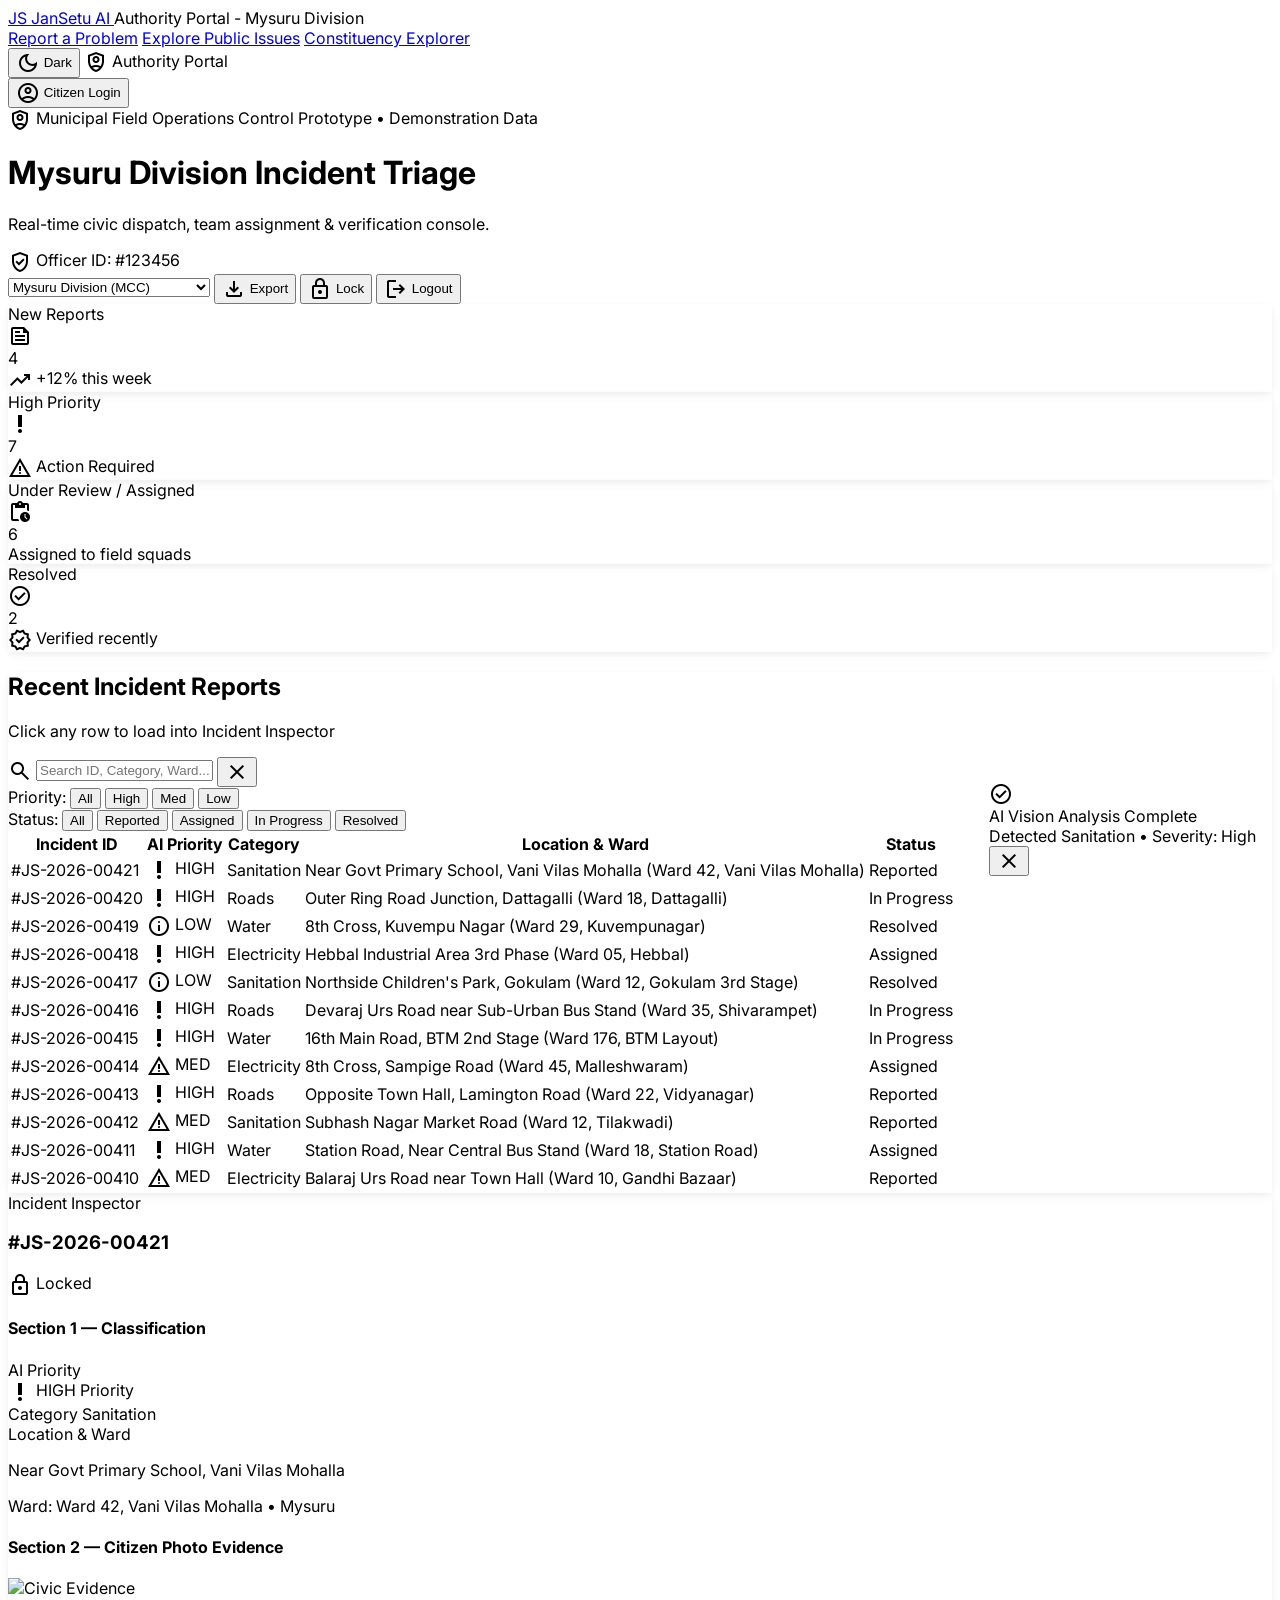
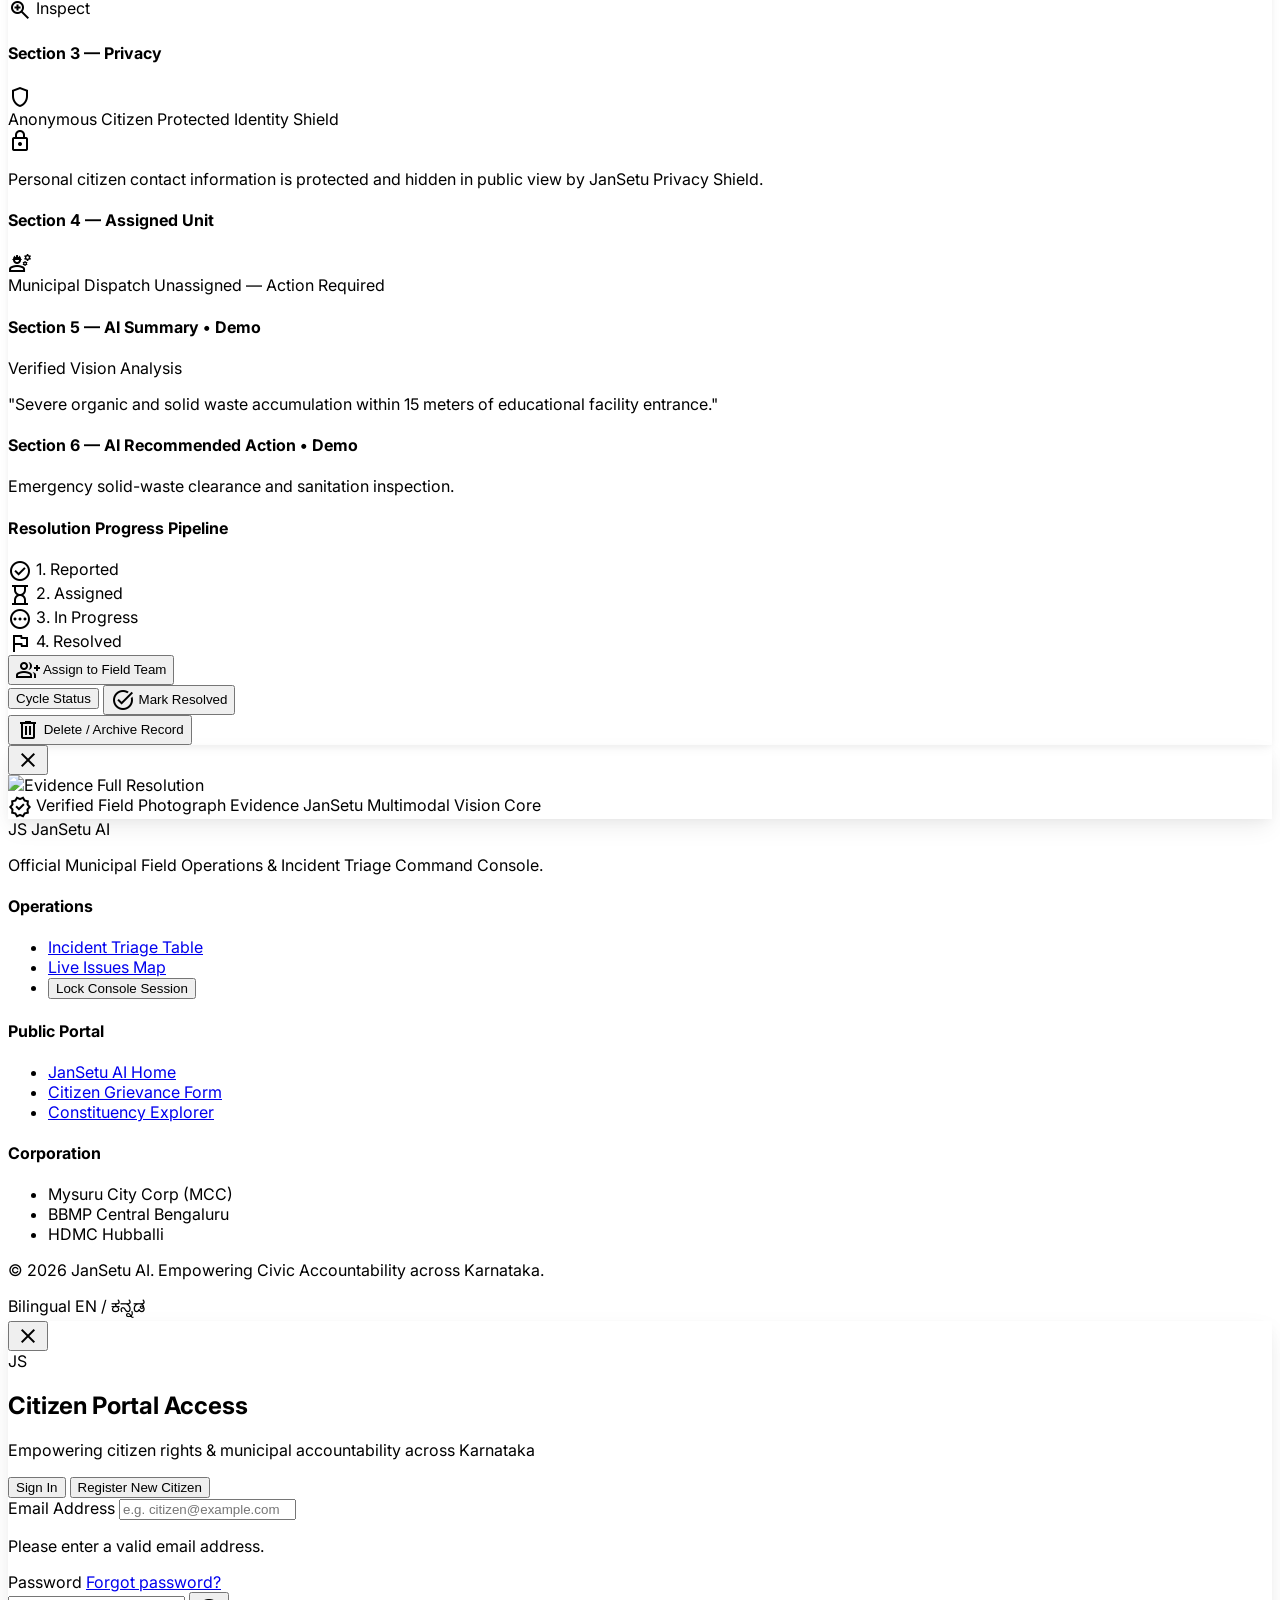
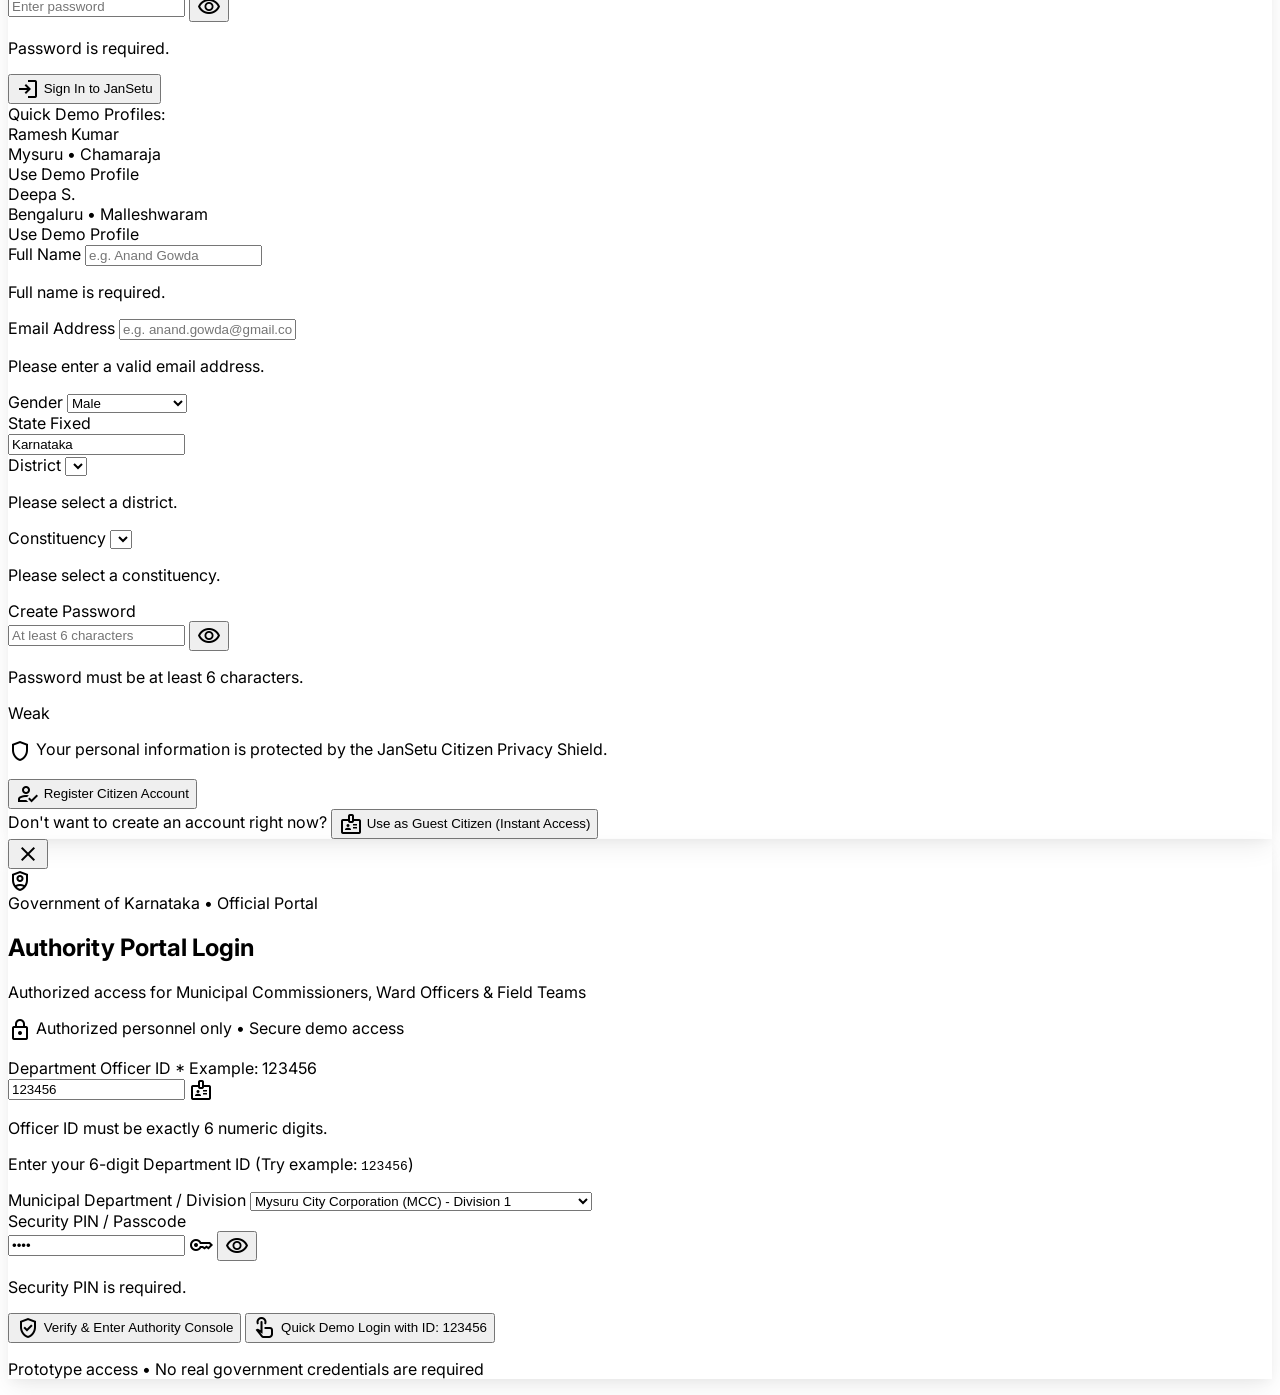
==== commit 8ea7867f: "feat: complete UI/UX polish, citizen auth, authority portal operations, and data sync" ====
--- a/authority.html
+++ b/authority.html
@@ -109,175 +109,312 @@
   </header>
 
   <!-- Authority Main Portal -->
-  <main class="flex-grow w-full px-margin-mobile md:px-margin-desktop max-w-max-width mx-auto py-8 flex flex-col gap-xl">
+  <main class="flex-grow w-full px-margin-mobile md:px-margin-desktop max-w-max-width mx-auto py-8 flex flex-col gap-xl scroll-mt-20">
+    <!-- Portal Header & Controls -->
     <div class="flex flex-col md:flex-row justify-between items-start md:items-end gap-md border-b border-outline-variant pb-6">
       <div>
-        <div class="inline-flex items-center gap-2 px-3 py-1 rounded-full bg-primary/10 text-primary font-bold text-xs mb-2">
-          <span class="material-symbols-outlined text-[16px]">local_police</span> Municipal Field Operations Control
-        </div>
-        <h1 class="font-headline-lg text-3xl font-black text-on-surface">Mysuru Division Incident Triage</h1>
-        <p class="font-body-md text-sm text-on-surface-variant mt-xs">Real-time civic dispatch, team assignment & verification console.</p>
-      </div>
-      <div class="flex items-center gap-sm flex-wrap">
-        <div class="flex items-center gap-1.5 px-3 py-2 bg-primary/10 rounded-xl border border-primary/30 text-primary text-xs font-bold font-mono">
-          <span class="material-symbols-outlined text-[16px]">verified_user</span>
+        <div class="flex items-center gap-2 mb-2 flex-wrap">
+          <span class="inline-flex items-center gap-1.5 px-3 py-1 rounded-full bg-primary/10 text-primary font-bold text-xs">
+            <span class="material-symbols-outlined text-[16px]">shield_person</span> Municipal Field Operations Control
+          </span>
+          <span class="inline-flex items-center gap-1 px-2.5 py-0.5 rounded-full bg-surface-container-high border border-outline-variant text-[11px] text-on-surface-variant font-medium">
+            <span class="w-1.5 h-1.5 rounded-full bg-primary/70"></span> Prototype • Demonstration Data
+          </span>
+        </div>
+        <h1 id="auth-division-title" class="font-headline-lg text-headline-lg text-on-surface font-black">Mysuru Division Incident Triage</h1>
+        <p class="font-body-md text-xs sm:text-sm text-on-surface-variant mt-1">Real-time civic dispatch, team assignment & verification console.</p>
+      </div>
+
+      <!-- Header Action Bar -->
+      <div class="flex items-center gap-2 flex-wrap">
+        <!-- Officer ID Badge -->
+        <div class="flex items-center gap-1.5 px-3 py-2 bg-primary/10 rounded-xl border border-primary/30 text-primary text-xs font-bold font-mono shadow-xs" title="Verified Officer Session">
+          <span class="material-symbols-outlined text-[16px] text-secondary">verified_user</span>
           <span>Officer ID: #123456</span>
         </div>
-        <select onchange="showToast('Division Changed', `Switched view to ${this.value}`, 'info')" class="h-10 px-3 bg-surface border border-outline-variant rounded-xl text-xs font-bold text-on-surface focus:ring-2 focus:ring-primary outline-none">
-          <option>Mysuru Division (MCC)</option>
-          <option>BBMP Central Bengaluru</option>
-          <option>Hubballi-Dharwad Corporation</option>
-          <option>Mangaluru City Division</option>
+
+        <!-- Division Selector Dropdown -->
+        <select id="auth-division-select" onchange="handleAuthorityDivisionChange(this.value)" class="h-9 px-3 bg-surface border border-outline-variant rounded-xl text-xs font-bold text-on-surface focus:ring-2 focus:ring-primary outline-none transition-all shadow-xs cursor-pointer">
+          <option value="Mysuru Division (MCC)">Mysuru Division (MCC)</option>
+          <option value="BBMP Central Bengaluru">BBMP Central Bengaluru</option>
+          <option value="Hubballi-Dharwad Corporation">Hubballi-Dharwad Corporation</option>
+          <option value="Belagavi City Corporation">Belagavi City Corporation</option>
         </select>
-        <button onclick="showToast('Exporting Triage Log', 'Generating official CSV summary report...', 'info')" class="bg-surface border border-outline text-primary font-label-md text-label-md py-2 px-3.5 rounded-xl flex items-center gap-1.5 hover:bg-surface-variant transition-colors shadow-xs font-semibold text-xs">
+
+        <!-- Export Report Button -->
+        <button onclick="exportAuthorityReport()" class="bg-surface border border-outline-variant text-primary font-bold py-2 px-3.5 rounded-xl flex items-center gap-1.5 hover:bg-surface-container-high transition-colors shadow-xs text-xs" title="Export Filtered Incidents (CSV)">
           <span class="material-symbols-outlined text-[16px]">download</span> Export
         </button>
-        <button onclick="logoutAuthority()" class="bg-surface border border-error/40 text-error hover:bg-error/10 py-2 px-3 rounded-xl flex items-center gap-1 text-xs font-bold transition-colors" title="Lock Authority Console">
-          <span class="material-symbols-outlined text-[16px]">lock</span> Lock
+
+        <!-- Lock / Unlock Console Button -->
+        <button id="auth-lock-btn" onclick="toggleAuthorityLock()" class="bg-surface border border-error/40 text-error hover:bg-error/10 py-2 px-3.5 rounded-xl flex items-center gap-1 text-xs font-bold transition-all shadow-xs" title="Lock Authority Operations">
+          <span id="auth-lock-icon" class="material-symbols-outlined text-[16px]">lock</span>
+          <span id="auth-lock-label">Lock</span>
         </button>
-      </div>
-    </div>
-
-    <!-- Summary Tiles -->
+
+        <!-- Logout Authority Button -->
+        <button onclick="logoutAuthority()" class="bg-surface border border-error/40 text-error hover:bg-error/10 py-2 px-3.5 rounded-xl flex items-center gap-1 text-xs font-bold transition-all shadow-xs" title="Logout Authority Session">
+          <span class="material-symbols-outlined text-[16px]">logout</span>
+          <span>Logout</span>
+        </button>
+      </div>
+    </div>
+
+    <!-- Summary Statistics Bento Grid -->
     <div class="grid grid-cols-2 md:grid-cols-4 gap-md md:gap-lg">
-      <div class="bg-surface border border-outline-variant rounded-2xl p-lg flex flex-col gap-sm level-2-shadow">
-        <div class="flex justify-between items-center text-on-surface-variant">
-          <span class="font-label-md text-label-md font-semibold">New Reports</span>
-          <span class="material-symbols-outlined text-primary">feed</span>
-        </div>
-        <div id="auth-new-count" class="font-display-lg text-3xl font-black text-on-surface">128</div>
-        <div class="font-label-sm text-label-sm text-on-surface-variant flex items-center gap-1 font-semibold">
+      <!-- Card 1: New / Reported Reports -->
+      <div class="bg-surface border border-outline-variant rounded-2xl p-4 sm:p-5 flex flex-col justify-between level-2-shadow hover:shadow-md transition-shadow">
+        <div class="flex justify-between items-center text-on-surface-variant mb-2">
+          <span class="font-label-md text-xs font-bold text-on-surface-variant uppercase tracking-wider">New Reports</span>
+          <div class="w-8 h-8 rounded-xl bg-primary/10 text-primary flex items-center justify-center">
+            <span class="material-symbols-outlined text-[18px]">feed</span>
+          </div>
+        </div>
+        <div id="auth-new-count" class="font-headline-lg text-3xl sm:text-4xl text-on-surface font-black">--</div>
+        <div class="text-[11px] text-on-surface-variant font-semibold flex items-center gap-1 mt-2">
           <span class="material-symbols-outlined text-[14px] text-secondary">trending_up</span> +12% this week
         </div>
       </div>
 
-      <div class="bg-surface border border-outline-variant rounded-2xl p-lg flex flex-col gap-sm level-2-shadow relative overflow-hidden">
-        <div class="absolute top-0 right-0 w-24 h-24 bg-error opacity-5 rounded-bl-full"></div>
-        <div class="flex justify-between items-center text-on-surface-variant relative z-10">
-          <span class="font-label-md text-label-md font-semibold">High Priority</span>
-          <span class="material-symbols-outlined text-error">priority_high</span>
-        </div>
-        <div id="auth-high-count" class="font-display-lg text-3xl text-error font-black relative z-10">24</div>
-        <div class="font-label-sm text-label-sm text-error flex items-center gap-1 relative z-10 font-bold">
+      <!-- Card 2: High Priority (Urgent Red) -->
+      <div class="bg-surface border border-outline-variant rounded-2xl p-4 sm:p-5 flex flex-col justify-between level-2-shadow hover:shadow-md transition-shadow relative overflow-hidden">
+        <div class="absolute top-0 right-0 w-20 h-20 bg-error opacity-5 rounded-bl-full pointer-events-none"></div>
+        <div class="flex justify-between items-center text-on-surface-variant mb-2 relative z-10">
+          <span class="font-label-md text-xs font-bold text-error uppercase tracking-wider">High Priority</span>
+          <div class="w-8 h-8 rounded-xl bg-error/10 text-error flex items-center justify-center">
+            <span class="material-symbols-outlined text-[18px]">priority_high</span>
+          </div>
+        </div>
+        <div id="auth-high-count" class="font-headline-lg text-3xl sm:text-4xl text-error font-black relative z-10">--</div>
+        <div class="text-[11px] text-error flex items-center gap-1 relative z-10 font-bold mt-2">
           <span class="material-symbols-outlined text-[14px]">warning</span> Action Required
         </div>
       </div>
 
-      <div class="bg-surface border border-outline-variant rounded-2xl p-lg flex flex-col gap-sm level-2-shadow">
-        <div class="flex justify-between items-center text-on-surface-variant">
-          <span class="font-label-md text-label-md font-semibold">Under Review</span>
-          <span class="material-symbols-outlined text-tertiary">pending_actions</span>
-        </div>
-        <div id="auth-review-count" class="font-display-lg text-3xl font-black text-on-surface">62</div>
-        <div class="font-label-sm text-label-sm text-on-surface-variant flex items-center gap-1">
+      <!-- Card 3: Under Review / Assigned (Amber) -->
+      <div class="bg-surface border border-outline-variant rounded-2xl p-4 sm:p-5 flex flex-col justify-between level-2-shadow hover:shadow-md transition-shadow">
+        <div class="flex justify-between items-center text-on-surface-variant mb-2">
+          <span class="font-label-md text-xs font-bold text-on-surface-variant uppercase tracking-wider">Under Review / Assigned</span>
+          <div class="w-8 h-8 rounded-xl bg-amber-500/10 text-amber-600 flex items-center justify-center">
+            <span class="material-symbols-outlined text-[18px]">pending_actions</span>
+          </div>
+        </div>
+        <div id="auth-review-count" class="font-headline-lg text-3xl sm:text-4xl text-on-surface font-black">--</div>
+        <div class="text-[11px] text-on-surface-variant font-medium mt-2">
           Assigned to field squads
         </div>
       </div>
 
-      <div class="bg-surface border border-outline-variant rounded-2xl p-lg flex flex-col gap-sm level-2-shadow">
-        <div class="flex justify-between items-center text-on-surface-variant">
-          <span class="font-label-md text-label-md font-semibold">Resolved</span>
-          <span class="material-symbols-outlined text-secondary">check_circle</span>
-        </div>
-        <div id="auth-resolved-count" class="font-display-lg text-3xl font-black text-on-surface">42</div>
-        <div class="font-label-sm text-label-sm text-secondary flex items-center gap-1 font-bold">
-          Verified last 7 days
-        </div>
-      </div>
-    </div>
-
-    <!-- Table & Detail Split -->
-    <div class="grid grid-cols-1 lg:grid-cols-3 gap-xl">
-      <!-- Reports Table -->
-      <div class="lg:col-span-2 flex flex-col gap-lg">
+      <!-- Card 4: Resolved (Green) -->
+      <div class="bg-surface border border-outline-variant rounded-2xl p-4 sm:p-5 flex flex-col justify-between level-2-shadow hover:shadow-md transition-shadow">
+        <div class="flex justify-between items-center text-on-surface-variant mb-2">
+          <span class="font-label-md text-xs font-bold text-secondary uppercase tracking-wider">Resolved</span>
+          <div class="w-8 h-8 rounded-xl bg-secondary/10 text-secondary flex items-center justify-center">
+            <span class="material-symbols-outlined text-[18px]">check_circle</span>
+          </div>
+        </div>
+        <div id="auth-resolved-count" class="font-headline-lg text-3xl sm:text-4xl text-secondary font-black">--</div>
+        <div class="text-[11px] text-secondary flex items-center gap-1 font-bold mt-2">
+          <span class="material-symbols-outlined text-[14px]">verified</span> Verified recently
+        </div>
+      </div>
+    </div>
+
+    <!-- Main Operations Dashboard 65/35 Layout -->
+    <div class="grid grid-cols-1 lg:grid-cols-12 gap-6 items-start">
+      <!-- Left 65% Column: Incident Reports Table & Toolbar -->
+      <div class="lg:col-span-7 xl:col-span-8 flex flex-col gap-4">
         <div class="bg-surface border border-outline-variant rounded-2xl level-2-shadow overflow-hidden flex flex-col">
-          <div class="p-md border-b border-outline-variant bg-surface-container-low flex flex-col sm:flex-row justify-between items-center gap-3">
-            <h2 class="font-headline-md text-headline-md text-on-surface font-bold text-[18px]">Recent Incident Reports</h2>
+          <!-- Toolbar Header & Controls -->
+          <div class="p-4 border-b border-outline-variant bg-surface-container-low flex flex-col sm:flex-row justify-between items-start sm:items-center gap-3">
+            <div>
+              <h2 class="font-headline-md text-lg font-bold text-on-surface">Recent Incident Reports</h2>
+              <p class="text-xs text-on-surface-variant">Click any row to load into Incident Inspector</p>
+            </div>
+            
+            <!-- Table Search Input -->
             <div class="relative w-full sm:w-64">
-              <span class="material-symbols-outlined absolute left-3 top-1/2 -translate-y-1/2 text-on-surface-variant text-[20px]">search</span>
-              <input oninput="renderAuthorityTable(this.value)" class="w-full pl-10 pr-4 py-2 bg-surface border border-outline-variant rounded-xl font-body-md text-xs focus:border-primary focus:ring-1 focus:ring-primary outline-none transition-shadow" placeholder="Search ID, Category, Ward..." type="text"/>
-            </div>
-          </div>
-
+              <span class="material-symbols-outlined absolute left-3 top-1/2 -translate-y-1/2 text-on-surface-variant text-[18px]">search</span>
+              <input id="authority-table-search" oninput="handleAuthoritySearchInput(this.value)" class="w-full pl-9 pr-8 py-2 bg-surface border border-outline-variant rounded-xl text-xs font-medium focus:ring-2 focus:ring-primary outline-none transition-all" placeholder="Search ID, Category, Ward..." type="text"/>
+              <button id="authority-search-clear" onclick="clearAuthoritySearch(event)" class="hidden absolute right-2.5 top-1/2 -translate-y-1/2 text-on-surface-variant hover:text-on-surface p-0.5 rounded-full hover:bg-surface-container-high transition-colors" title="Clear Search">
+                <span class="material-symbols-outlined text-[16px]">close</span>
+              </button>
+            </div>
+          </div>
+
+          <!-- Compact Filter Bar -->
+          <div class="px-4 py-2.5 bg-surface border-b border-outline-variant/60 flex flex-wrap items-center justify-between gap-2 text-xs">
+            <!-- Priority Filter Pills -->
+            <div class="flex items-center gap-1.5" id="auth-prio-filters">
+              <span class="text-on-surface-variant font-semibold mr-1">Priority:</span>
+              <button onclick="filterAuthorityTable('priority', 'all')" class="auth-prio-btn px-2.5 py-1 rounded-lg font-bold bg-primary text-white text-[11px]" data-prio="all">All</button>
+              <button onclick="filterAuthorityTable('priority', 'HIGH')" class="auth-prio-btn px-2.5 py-1 rounded-lg font-semibold bg-surface-container-high hover:bg-error/10 hover:text-error text-on-surface text-[11px]" data-prio="HIGH">High</button>
+              <button onclick="filterAuthorityTable('priority', 'MED')" class="auth-prio-btn px-2.5 py-1 rounded-lg font-semibold bg-surface-container-high hover:bg-amber-500/10 hover:text-amber-600 text-on-surface text-[11px]" data-prio="MED">Med</button>
+              <button onclick="filterAuthorityTable('priority', 'LOW')" class="auth-prio-btn px-2.5 py-1 rounded-lg font-semibold bg-surface-container-high hover:bg-slate-500/10 hover:text-slate-600 text-on-surface text-[11px]" data-prio="LOW">Low</button>
+            </div>
+
+            <!-- Status Filter Pills -->
+            <div class="flex items-center gap-1.5" id="auth-status-filters">
+              <span class="text-on-surface-variant font-semibold mr-1">Status:</span>
+              <button onclick="filterAuthorityTable('status', 'all')" class="auth-status-btn px-2.5 py-1 rounded-lg font-bold bg-primary text-white text-[11px]" data-status="all">All</button>
+              <button onclick="filterAuthorityTable('status', 'Reported')" class="auth-status-btn px-2.5 py-1 rounded-lg font-semibold bg-surface-container-high hover:bg-primary/10 text-on-surface text-[11px]" data-status="Reported">Reported</button>
+              <button onclick="filterAuthorityTable('status', 'Assigned')" class="auth-status-btn px-2.5 py-1 rounded-lg font-semibold bg-surface-container-high hover:bg-primary/10 text-on-surface text-[11px]" data-status="Assigned">Assigned</button>
+              <button onclick="filterAuthorityTable('status', 'In Progress')" class="auth-status-btn px-2.5 py-1 rounded-lg font-semibold bg-surface-container-high hover:bg-primary/10 text-on-surface text-[11px]" data-status="In Progress">In Progress</button>
+              <button onclick="filterAuthorityTable('status', 'Resolved')" class="auth-status-btn px-2.5 py-1 rounded-lg font-semibold bg-surface-container-high hover:bg-secondary/10 hover:text-secondary text-on-surface text-[11px]" data-status="Resolved">Resolved</button>
+            </div>
+          </div>
+
+          <!-- Incident Table Content -->
           <div class="overflow-x-auto">
             <table class="w-full text-left border-collapse">
               <thead>
-                <tr class="border-b border-outline-variant bg-surface text-on-surface-variant font-label-sm text-label-sm">
-                  <th class="p-md font-bold">Incident ID</th>
-                  <th class="p-md font-bold">AI Priority</th>
-                  <th class="p-md font-bold">Category</th>
-                  <th class="p-md font-bold">Location & Ward</th>
-                  <th class="p-md font-bold">Status</th>
+                <tr class="border-b border-outline-variant bg-surface-container-low text-on-surface-variant text-[11px] font-bold uppercase tracking-wider">
+                  <th class="p-3.5">Incident ID</th>
+                  <th class="p-3.5">AI Priority</th>
+                  <th class="p-3.5">Category</th>
+                  <th class="p-3.5">Location & Ward</th>
+                  <th class="p-3.5">Status</th>
                 </tr>
               </thead>
-              <tbody id="authority-table-body" class="font-body-md text-sm divide-y divide-outline-variant"></tbody>
+              <tbody id="authority-table-body" class="text-xs divide-y divide-outline-variant/60">
+                <!-- Dynamically rendered via app.js -->
+              </tbody>
             </table>
           </div>
         </div>
       </div>
 
-      <!-- Detail Drawer -->
-      <div class="lg:col-span-1">
-        <div class="bg-surface border border-outline-variant rounded-2xl level-2-shadow flex flex-col sticky top-24 overflow-hidden">
-          <div class="p-lg border-b border-outline-variant bg-surface-container-low flex justify-between items-center">
-            <div>
-              <span class="font-label-sm text-label-sm text-on-surface-variant uppercase tracking-wider font-bold">Incident Inspector</span>
-              <h3 id="auth-detail-id" class="font-headline-md text-headline-md text-on-surface font-black">#JS-2026-00421</h3>
-            </div>
-            <span class="material-symbols-outlined text-on-surface-variant cursor-pointer hover:text-on-surface">tune</span>
-          </div>
-
-          <div class="p-lg flex flex-col gap-lg overflow-y-auto max-h-[550px]">
-            <div class="flex items-center justify-between">
-              <div id="auth-detail-prio"></div>
-              <span id="auth-detail-cat" class="font-label-md text-label-md text-on-surface-variant font-bold flex items-center gap-1"></span>
-            </div>
-
-            <div>
-              <h4 class="font-label-md text-label-md text-on-surface-variant mb-1 font-semibold">Location & Ward</h4>
-              <div class="flex items-start gap-2 text-on-surface">
-                <span class="material-symbols-outlined text-primary mt-0.5">location_on</span>
+      <!-- Right 35% Column: Incident Inspector Panel (Sticky) -->
+      <div class="lg:col-span-5 xl:col-span-4">
+        <div class="bg-surface rounded-2xl border border-outline-variant level-2-shadow flex flex-col sticky top-20 z-30 overflow-hidden">
+          <!-- Inspector Header -->
+          <div class="p-4 border-b border-outline-variant bg-surface-container-low flex justify-between items-center">
+            <div>
+              <span class="text-[10px] font-bold text-primary uppercase tracking-wider block">Incident Inspector</span>
+              <h3 id="auth-detail-id" class="font-headline-md text-xl font-black text-on-surface font-mono">#JS-2026-00421</h3>
+            </div>
+            <span id="auth-lock-indicator-badge" class="hidden px-2 py-0.5 bg-error/10 text-error border border-error/30 rounded text-[10px] font-bold flex items-center gap-1">
+              <span class="material-symbols-outlined text-[12px]">lock</span> Locked
+            </span>
+          </div>
+
+          <!-- Inspector Content Body -->
+          <div class="p-4 flex flex-col gap-4 overflow-y-auto max-h-[520px]">
+            <!-- SECTION 1 — CLASSIFICATION -->
+            <div>
+              <h4 class="text-[10px] font-bold text-on-surface-variant uppercase tracking-wider mb-2">Section 1 — Classification</h4>
+              <div class="grid grid-cols-2 gap-2 text-xs">
+                <div class="bg-surface-container-low p-2.5 rounded-xl border border-outline-variant/60">
+                  <span class="text-[10px] text-on-surface-variant font-medium block">AI Priority</span>
+                  <div id="auth-detail-prio" class="mt-0.5"></div>
+                </div>
+                <div class="bg-surface-container-low p-2.5 rounded-xl border border-outline-variant/60">
+                  <span class="text-[10px] text-on-surface-variant font-medium block">Category</span>
+                  <span id="auth-detail-cat" class="font-bold text-on-surface block mt-0.5"></span>
+                </div>
+                <div class="col-span-full bg-surface-container-low p-2.5 rounded-xl border border-outline-variant/60">
+                  <span class="text-[10px] text-on-surface-variant font-medium block">Location & Ward</span>
+                  <p id="auth-detail-loc" class="font-bold text-on-surface text-xs mt-0.5"></p>
+                  <p id="auth-detail-ward" class="text-on-surface-variant text-[11px] mt-0.5"></p>
+                </div>
+              </div>
+            </div>
+
+            <!-- SECTION 2 — CITIZEN PHOTO EVIDENCE -->
+            <div>
+              <h4 class="text-[10px] font-bold text-on-surface-variant uppercase tracking-wider mb-2">Section 2 — Citizen Photo Evidence</h4>
+              <div id="auth-detail-images" class="grid grid-cols-2 gap-2"></div>
+            </div>
+
+            <!-- SECTION 3 — PRIVACY -->
+            <div>
+              <h4 class="text-[10px] font-bold text-on-surface-variant uppercase tracking-wider mb-2">Section 3 — Privacy</h4>
+              <div class="p-3 bg-surface-container-low rounded-xl border border-outline-variant/60 flex items-center justify-between text-xs">
+                <div class="flex items-center gap-2.5">
+                  <div class="w-8 h-8 rounded-full bg-secondary/10 text-secondary flex items-center justify-center shrink-0">
+                    <span class="material-symbols-outlined text-[18px]">shield</span>
+                  </div>
+                  <div>
+                    <span id="auth-detail-reporter-name" class="font-bold text-on-surface block">Anonymous Citizen</span>
+                    <span class="text-[10px] text-secondary font-semibold">Protected Identity Shield</span>
+                  </div>
+                </div>
+                <span class="material-symbols-outlined text-secondary text-[18px]" title="Citizen personal identity encrypted">lock</span>
+              </div>
+              <p class="text-[10px] text-on-surface-variant/80 mt-1 italic">Personal citizen contact information is protected and hidden in public view by JanSetu Privacy Shield.</p>
+            </div>
+
+            <!-- SECTION 4 — ASSIGNED UNIT -->
+            <div>
+              <h4 class="text-[10px] font-bold text-on-surface-variant uppercase tracking-wider mb-2">Section 4 — Assigned Unit</h4>
+              <div class="p-3 bg-surface-container-low rounded-xl border border-outline-variant/60 flex items-center gap-2.5 text-xs">
+                <div class="w-8 h-8 rounded-xl bg-primary/10 text-primary flex items-center justify-center shrink-0">
+                  <span class="material-symbols-outlined text-[18px]">engineering</span>
+                </div>
                 <div>
-                  <p id="auth-detail-loc" class="font-semibold text-sm"></p>
-                  <p id="auth-detail-ward" class="text-on-surface-variant text-xs mt-0.5"></p>
+                  <span class="text-[10px] text-on-surface-variant font-medium block">Municipal Dispatch</span>
+                  <span id="auth-detail-assigned" class="font-bold text-primary block">Unassigned</span>
                 </div>
               </div>
             </div>
 
-            <div>
-              <h4 class="font-label-md text-label-md text-on-surface-variant mb-1 font-semibold">Citizen Photo Evidence</h4>
-              <div id="auth-detail-images" class="grid grid-cols-2 gap-2"></div>
-            </div>
-
-            <div id="auth-detail-reporter" class="bg-surface-container-low p-md rounded-xl border border-outline-variant flex items-center justify-between"></div>
-
-            <div>
-              <h4 class="font-label-md text-label-md text-on-surface-variant mb-1 font-semibold">Assigned Field Unit</h4>
-              <div class="p-3 bg-surface-container-low rounded-xl border border-outline-variant flex items-center gap-2">
-                <span class="material-symbols-outlined text-primary text-[20px]">engineering</span>
-                <span id="auth-detail-assigned" class="text-xs font-bold text-on-surface">MCC Health & Sanitation Squad 3</span>
+            <!-- SECTION 5 — AI MULTIMODAL SUMMARY -->
+            <div>
+              <div class="flex items-center justify-between mb-1.5">
+                <h4 class="text-[10px] font-bold text-primary uppercase tracking-wider">Section 5 — AI Summary • Demo</h4>
+                <span class="text-[10px] font-semibold text-secondary">Verified Vision Analysis</span>
               </div>
-            </div>
-
-            <div>
-              <h4 class="font-label-md text-label-md text-on-surface-variant mb-1 font-semibold">AI Multimodal Summary</h4>
-              <p id="auth-detail-summary" class="text-xs text-on-surface bg-surface-container-low p-md rounded-xl italic leading-relaxed border border-outline-variant"></p>
-            </div>
-          </div>
-
-          <div class="p-lg border-t border-outline-variant bg-surface-container-low mt-auto flex flex-col gap-sm">
-            <button onclick="assignSelectedReportToTeam()" class="w-full bg-primary text-on-primary font-label-md text-label-md py-3 rounded-xl hover:opacity-95 transition-opacity shadow-sm font-bold flex items-center justify-center gap-2">
+              <p id="auth-detail-summary" class="text-xs text-on-surface bg-surface-container-low p-3 rounded-xl italic leading-relaxed border border-outline-variant/60"></p>
+            </div>
+
+            <!-- SECTION 6 — RECOMMENDED ACTION -->
+            <div>
+              <h4 class="text-[10px] font-bold text-on-surface-variant uppercase tracking-wider mb-1.5">Section 6 — AI Recommended Action • Demo</h4>
+              <div class="p-3 bg-primary/5 rounded-xl border border-primary/20 text-xs font-semibold text-on-surface">
+                <span id="auth-detail-action">Emergency inspection and rapid response dispatch.</span>
+              </div>
+            </div>
+
+            <!-- SECTION 7 — PROGRESS TRACKER -->
+            <div>
+              <h4 class="text-[10px] font-bold text-on-surface-variant uppercase tracking-wider mb-1.5">Resolution Progress Pipeline</h4>
+              <div id="auth-detail-progress-tracker"></div>
+            </div>
+          </div>
+
+          <!-- Action Buttons Footer -->
+          <div class="p-4 border-t border-outline-variant bg-surface-container-low mt-auto flex flex-col gap-2">
+            <button id="auth-btn-assign" onclick="assignSelectedReportToTeam()" class="w-full bg-primary text-white font-bold text-xs py-3 rounded-xl hover:opacity-95 transition-opacity shadow-sm flex items-center justify-center gap-2 disabled:opacity-50 disabled:cursor-not-allowed">
               <span class="material-symbols-outlined text-[18px]">group_add</span> Assign to Field Team
             </button>
-            <div class="flex gap-sm">
-              <button onclick="updateSelectedReportStatus()" class="flex-1 bg-surface border border-primary text-primary font-label-md text-label-md py-2.5 rounded-xl hover:bg-surface-container-high transition-colors font-semibold">
+            <div class="flex gap-2">
+              <button id="auth-btn-cycle" onclick="updateSelectedReportStatus()" class="flex-1 bg-surface border border-primary text-primary font-bold text-xs py-2.5 rounded-xl hover:bg-surface-container-high transition-colors disabled:opacity-50 disabled:cursor-not-allowed">
                 Cycle Status
               </button>
-              <button onclick="markSelectedReportResolved()" class="flex-1 bg-secondary text-white font-label-md text-label-md py-2.5 rounded-xl hover:opacity-95 transition-opacity font-bold flex items-center justify-center gap-1 shadow-sm">
+              <button id="auth-btn-resolve" onclick="markSelectedReportResolved()" class="flex-1 bg-secondary text-white font-bold text-xs py-2.5 rounded-xl hover:opacity-95 transition-opacity flex items-center justify-center gap-1 shadow-sm disabled:opacity-50 disabled:cursor-not-allowed">
                 <span class="material-symbols-outlined text-[16px]">task_alt</span> Mark Resolved
               </button>
             </div>
-          </div>
+            <button id="auth-btn-delete" onclick="confirmDeleteSelectedReport()" class="w-full bg-surface border border-error/40 text-error font-bold text-xs py-2 rounded-xl hover:bg-error/10 transition-colors flex items-center justify-center gap-1.5 disabled:opacity-50 disabled:cursor-not-allowed mt-1" title="Delete or Archive Issue Record">
+              <span class="material-symbols-outlined text-[16px]">delete</span> Delete / Archive Record
+            </button>
+          </div>
+        </div>
+      </div>
+    </div>
+
+    <!-- Image Lightbox Modal Preview -->
+    <div id="image-preview-modal" class="fixed inset-0 z-[150] bg-black/80 backdrop-blur-sm flex items-center justify-center p-4 hidden opacity-0 transition-opacity duration-300">
+      <div class="relative max-w-3xl w-full max-h-[90vh] bg-surface rounded-2xl overflow-hidden level-3-shadow border border-outline-variant">
+        <button onclick="closeImagePreviewModal()" class="absolute top-3 right-3 z-10 bg-black/60 hover:bg-black text-white p-1.5 rounded-full transition-colors">
+          <span class="material-symbols-outlined text-[20px]">close</span>
+        </button>
+        <div class="p-2 bg-black flex items-center justify-center max-h-[75vh]">
+          <img id="image-preview-target" src="" alt="Evidence Full Resolution" class="max-h-[70vh] w-auto object-contain rounded-lg" />
+        </div>
+        <div class="p-4 bg-surface flex justify-between items-center text-xs text-on-surface">
+          <span class="font-bold flex items-center gap-1.5"><span class="material-symbols-outlined text-secondary text-[18px]">verified</span> Verified Field Photograph Evidence</span>
+          <span class="text-on-surface-variant font-mono">JanSetu Multimodal Vision Core</span>
         </div>
       </div>
     </div>
